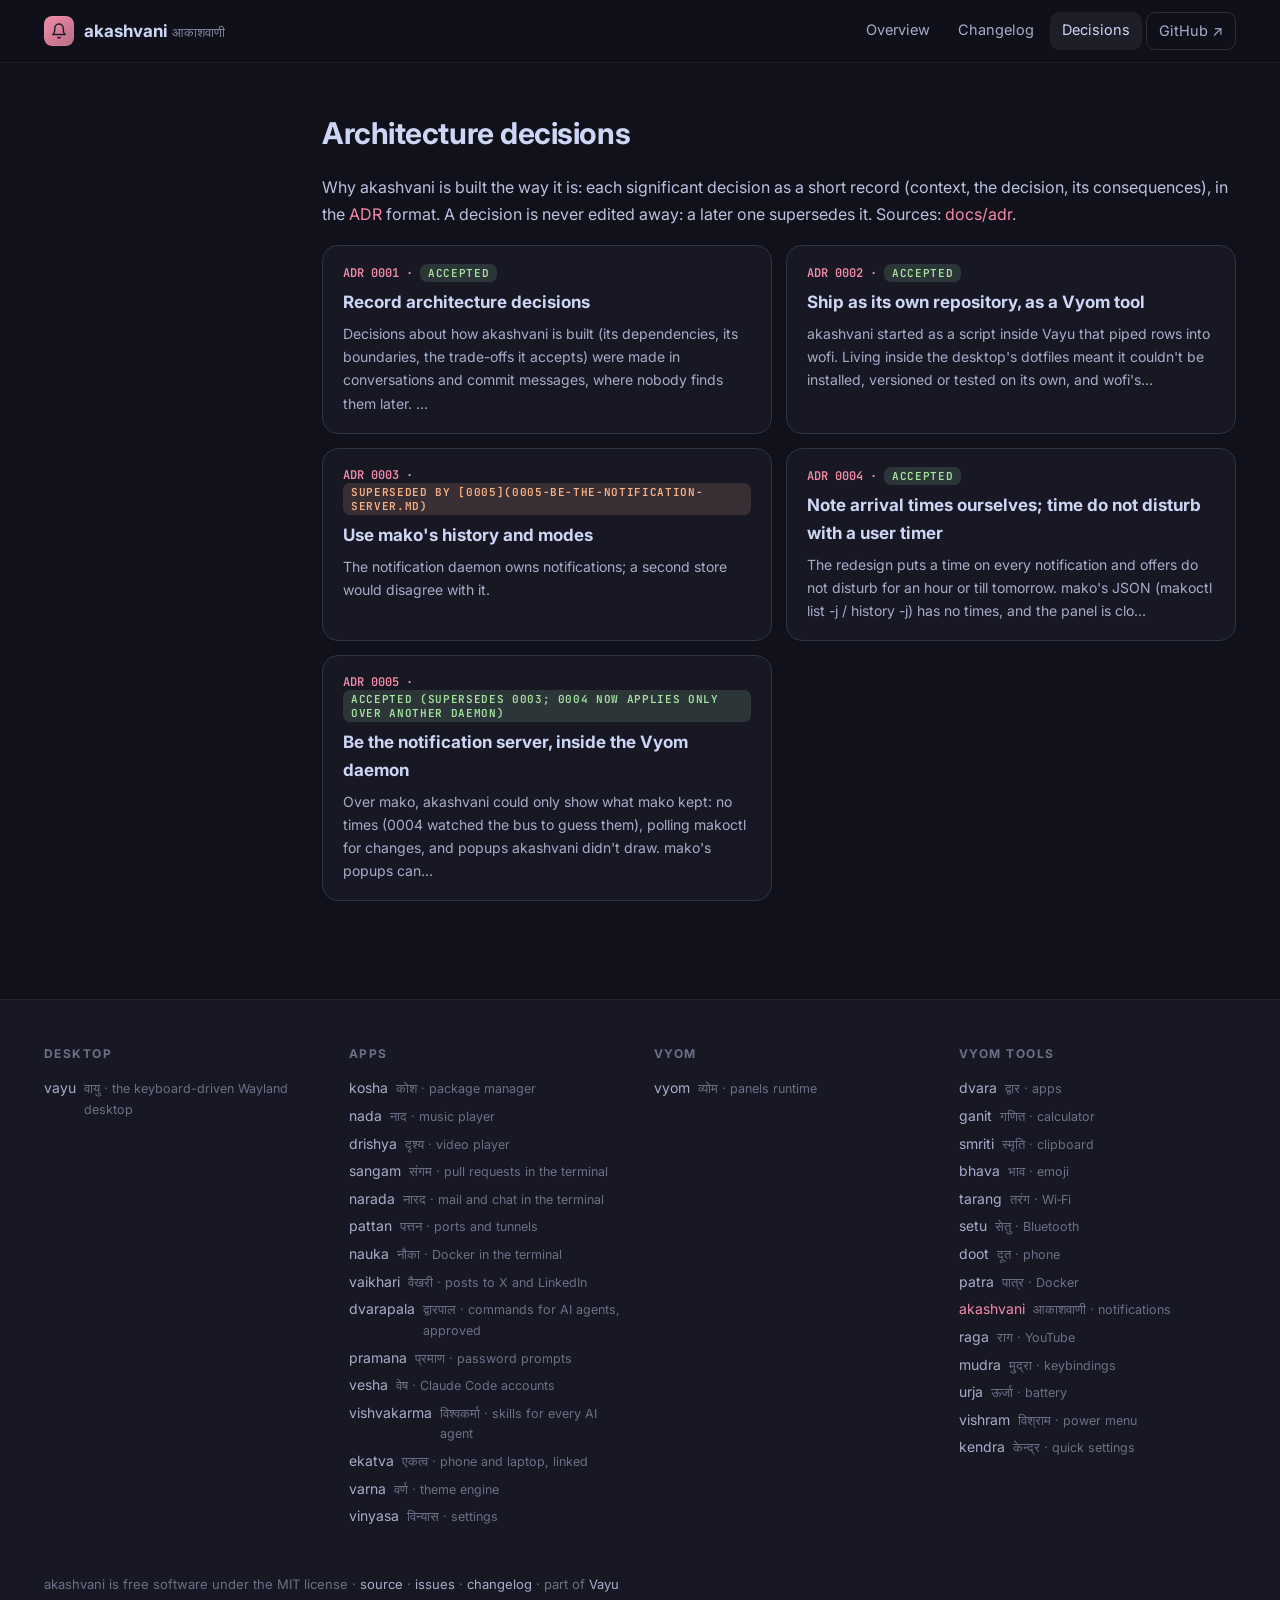
==== docs/adr/index.html @ 3b49dd32 "v0.5.0: akashvani is the notification server (replaces mako) It implements the freedesktop notificat" ====
<!doctype html>
<html lang="en">
<head>
<meta charset="utf-8">
<meta name="viewport" content="width=device-width, initial-scale=1">
<title>Decisions · akashvani</title>
<meta name="description" content="Notifications (mako): what&#x27;s on screen with its actions, each app&#x27;s history stacked with times, a full preview, do not disturb for a while.">
<meta property="og:title" content="Decisions · akashvani">
<meta property="og:description" content="Notifications (mako): what&#x27;s on screen with its actions, each app&#x27;s history stacked with times, a full preview, do not disturb for a while.">
<meta name="theme-color" content="#11111b">
<link rel="icon" href="../assets/logo.svg" type="image/svg+xml">
<link rel="preconnect" href="https://fonts.googleapis.com">
<link href="https://fonts.googleapis.com/css2?family=Inter:wght@400;500;600;700;800&family=JetBrains+Mono:wght@400;600&display=swap" rel="stylesheet">
<link rel="stylesheet" href="../assets/site.css">
<style>:root{--accent:#f38ba8;--glow:#f38ba833}</style>
</head>
<body>
<header class="top"><div class="in">
<a class="brand" href="../index.html"><img src="../assets/logo.svg" alt=""><span>akashvani <small>आकाशवाणी</small></span></a>
<nav><a href="../index.html" class="">Overview</a><a href="../changelog.html" class="">Changelog</a><a href="../adr/index.html" class="on hide">Decisions</a><a class="gh" href="https://github.com/Theyashsawarkar/akashvani">GitHub ↗</a></nav></div></header>

<div class="wrap"><aside class="toc"></aside><article>
<h2>Architecture decisions</h2><p>Why akashvani is built the way it is: each significant decision as a short record (context, the decision, its consequences), in the <a href="https://cognitect.com/blog/2011/11/15/documenting-architecture-decisions">ADR</a> format. A decision is never edited away: a later one supersedes it. Sources: <a href="https://github.com/Theyashsawarkar/akashvani/tree/main/docs/adr">docs/adr</a>.</p><div class="cards"><a class="card" href="0001-record-architecture-decisions.html"><div class="n">ADR 0001 · <span class="status accepted">Accepted</span></div><h3>Record architecture decisions</h3><p>Decisions about how akashvani is built (its dependencies, its boundaries, the trade-offs it accepts) were made in conversations and commit messages, where nobody finds them later. …</p></a><a class="card" href="0002-own-repository-as-a-vyom-tool.html"><div class="n">ADR 0002 · <span class="status accepted">Accepted</span></div><h3>Ship as its own repository, as a Vyom tool</h3><p>akashvani started as a script inside Vayu that piped rows into wofi. Living inside the desktop&#x27;s dotfiles meant it couldn&#x27;t be installed, versioned or tested on its own, and wofi&#x27;s…</p></a><a class="card" href="0003-makoctl.html"><div class="n">ADR 0003 · <span class="status superseded">Superseded by [0005](0005-be-the-notification-server.md)</span></div><h3>Use mako&#x27;s history and modes</h3><p>The notification daemon owns notifications; a second store would disagree with it.</p></a><a class="card" href="0004-times-and-timed-do-not-disturb.html"><div class="n">ADR 0004 · <span class="status accepted">Accepted</span></div><h3>Note arrival times ourselves; time do not disturb with a user timer</h3><p>The redesign puts a time on every notification and offers do not disturb for an hour or till tomorrow. mako&#x27;s JSON (makoctl list -j / history -j) has no times, and the panel is clo…</p></a><a class="card" href="0005-be-the-notification-server.html"><div class="n">ADR 0005 · <span class="status accepted">Accepted (supersedes 0003; 0004 now applies only over another daemon)</span></div><h3>Be the notification server, inside the Vyom daemon</h3><p>Over mako, akashvani could only show what mako kept: no times (0004 watched the bus to guess them), polling makoctl for changes, and popups akashvani didn&#x27;t draw. mako&#x27;s popups can…</p></a></div>
</article></div>
<footer><div class="in"><div><h4>Desktop</h4><a href="https://theyashsawarkar.github.io/vayu/" class="">vayu <span>वायु · the keyboard-driven Wayland desktop</span></a></div><div><h4>Apps</h4><a href="https://theyashsawarkar.github.io/kosha/" class="">kosha <span>कोश · package manager</span></a><a href="https://theyashsawarkar.github.io/nada/" class="">nada <span>नाद · music player</span></a><a href="https://theyashsawarkar.github.io/drishya/" class="">drishya <span>दृश्य · video player</span></a><a href="https://theyashsawarkar.github.io/sangam/" class="">sangam <span>संगम · pull requests in the terminal</span></a><a href="https://theyashsawarkar.github.io/narada/" class="">narada <span>नारद · mail and chat in the terminal</span></a><a href="https://theyashsawarkar.github.io/pattan/" class="">pattan <span>पत्तन · ports and tunnels</span></a><a href="https://theyashsawarkar.github.io/nauka/" class="">nauka <span>नौका · Docker in the terminal</span></a><a href="https://theyashsawarkar.github.io/vaikhari/" class="">vaikhari <span>वैखरी · posts to X and LinkedIn</span></a><a href="https://theyashsawarkar.github.io/dvarapala/" class="">dvarapala <span>द्वारपाल · commands for AI agents, approved</span></a><a href="https://theyashsawarkar.github.io/pramana/" class="">pramana <span>प्रमाण · password prompts</span></a><a href="https://theyashsawarkar.github.io/vesha/" class="">vesha <span>वेष · Claude Code accounts</span></a><a href="https://theyashsawarkar.github.io/vishvakarma/" class="">vishvakarma <span>विश्वकर्मा · skills for every AI agent</span></a><a href="https://theyashsawarkar.github.io/ekatva/" class="">ekatva <span>एकत्व · phone and laptop, linked</span></a><a href="https://theyashsawarkar.github.io/varna/" class="">varna <span>वर्ण · theme engine</span></a><a href="https://theyashsawarkar.github.io/vinyasa/" class="">vinyasa <span>विन्यास · settings</span></a></div><div><h4>Vyom</h4><a href="https://theyashsawarkar.github.io/vyom/" class="">vyom <span>व्योम · panels runtime</span></a></div><div><h4>Vyom tools</h4><a href="https://theyashsawarkar.github.io/dvara/" class="">dvara <span>द्वार · apps</span></a><a href="https://theyashsawarkar.github.io/ganit/" class="">ganit <span>गणित · calculator</span></a><a href="https://theyashsawarkar.github.io/smriti/" class="">smriti <span>स्मृति · clipboard</span></a><a href="https://theyashsawarkar.github.io/bhava/" class="">bhava <span>भाव · emoji</span></a><a href="https://theyashsawarkar.github.io/tarang/" class="">tarang <span>तरंग · Wi‑Fi</span></a><a href="https://theyashsawarkar.github.io/setu/" class="">setu <span>सेतु · Bluetooth</span></a><a href="https://theyashsawarkar.github.io/doot/" class="">doot <span>दूत · phone</span></a><a href="https://theyashsawarkar.github.io/patra/" class="">patra <span>पात्र · Docker</span></a><a href="https://theyashsawarkar.github.io/akashvani/" class="me">akashvani <span>आकाशवाणी · notifications</span></a><a href="https://theyashsawarkar.github.io/raga/" class="">raga <span>राग · YouTube</span></a><a href="https://theyashsawarkar.github.io/mudra/" class="">mudra <span>मुद्रा · keybindings</span></a><a href="https://theyashsawarkar.github.io/urja/" class="">urja <span>ऊर्जा · battery</span></a><a href="https://theyashsawarkar.github.io/vishram/" class="">vishram <span>विश्राम · power menu</span></a><a href="https://theyashsawarkar.github.io/kendra/" class="">kendra <span>केन्द्र · quick settings</span></a></div></div>
<div class="bottom">akashvani is free software under the MIT license · <a href="https://github.com/Theyashsawarkar/akashvani">source</a> · <a href="https://github.com/Theyashsawarkar/akashvani/issues">issues</a> · <a href="../changelog.html">changelog</a> · part of <a href="https://theyashsawarkar.github.io/vayu/">Vayu</a></div></footer>
<script>
document.querySelectorAll('pre.code').forEach(p=>{const b=document.createElement('button');b.className='copy';b.textContent='Copy';
b.onclick=()=>{navigator.clipboard.writeText(p.innerText.replace(/^Copy/,'')).then(()=>{b.textContent='Copied';setTimeout(()=>b.textContent='Copy',1200)})};p.appendChild(b)});
const links=[...document.querySelectorAll('.toc a')];if(links.length){const hs=links.map(a=>document.getElementById(a.hash.slice(1))).filter(Boolean);
const on=()=>{let cur=hs[0];for(const h of hs){if(h.getBoundingClientRect().top<120)cur=h}links.forEach(a=>a.classList.toggle('on',cur&&a.hash==='#'+cur.id))};
addEventListener('scroll',on,{passive:true});on()}
</script>
</body>
</html>
---- docs/assets/site.css ----
:root{--crust:#11111b;--mantle:#181825;--base:#1e1e2e;--s0:#313244;--s1:#45475a;--ov0:#6c7086;--ov1:#7f849c;
--sub0:#a6adc8;--sub1:#bac2de;--text:#cdd6f4;--mauve:#cba6f7;--green:#a6e3a1;--peach:#fab387;--red:#f38ba8;--blue:#89b4fa;
--ui:"Inter","Segoe UI",system-ui,sans-serif;--mono:"JetBrains Mono","JetBrainsMono Nerd Font",ui-monospace,monospace}
*{box-sizing:border-box}html{scroll-behavior:smooth;scroll-padding-top:76px}
body{margin:0;background:var(--crust);color:var(--text);font:16px/1.65 var(--ui);-webkit-font-smoothing:antialiased}
a{color:var(--accent);text-decoration:none}a:hover{text-decoration:underline}
code{font:.86em var(--mono);background:rgba(255,255,255,.06);border:1px solid rgba(255,255,255,.07);padding:.12em .4em;border-radius:6px;color:var(--sub1)}
img{max-width:100%;height:auto}
/* nav */
.top{position:sticky;top:0;z-index:20;backdrop-filter:blur(18px) saturate(1.4);-webkit-backdrop-filter:blur(18px) saturate(1.4);
background:rgba(17,17,27,.72);border-bottom:1px solid rgba(255,255,255,.06)}
.top .in{max-width:1240px;margin:0 auto;padding:12px 24px;display:flex;align-items:center;gap:22px}
.brand{display:flex;align-items:center;gap:10px;font-weight:700;font-size:17px;color:var(--text)}
.brand img{width:30px;height:30px;border-radius:8px}.brand small{font-weight:500;color:var(--ov1);font-size:13px}
.top nav{display:flex;gap:4px;margin-left:auto;flex-wrap:wrap}
.top nav a{color:var(--sub0);padding:6px 12px;border-radius:9px;font-size:14.5px}
.top nav a:hover,.top nav a.on{background:rgba(255,255,255,.06);color:var(--text);text-decoration:none}
.top nav a.gh{border:1px solid rgba(255,255,255,.12)}
/* hero */
.hero{position:relative;overflow:hidden;border-bottom:1px solid rgba(255,255,255,.05)}
.hero:before{content:"";position:absolute;inset:-40% -10% auto;height:640px;
background:radial-gradient(600px 300px at 20% 30%,var(--glow),transparent 70%),radial-gradient(500px 300px at 85% 10%,rgba(137,180,250,.18),transparent 70%);pointer-events:none}
.hero .in{position:relative;max-width:1240px;margin:0 auto;padding:72px 24px 56px;display:grid;grid-template-columns:minmax(0,1fr) auto;gap:40px;align-items:center}
.eyebrow{font:600 13px var(--mono);letter-spacing:.14em;text-transform:uppercase;color:var(--accent)}
.hero h1{font-size:clamp(40px,6vw,64px);line-height:1.04;margin:12px 0 6px;letter-spacing:-.03em}
.hero .sa{font-size:22px;color:var(--accent);margin-bottom:18px}.hero .sa span{color:var(--ov1)}
.hero .shloka{margin:0 0 26px;padding-left:16px;border-left:3px solid var(--accent);max-width:720px}.hero .shloka p{margin:0 0 6px;font-size:18px;line-height:1.6;color:var(--text)}.hero .shloka figcaption{font-size:14px;color:var(--sub0)}.hero .shloka cite{color:var(--ov1);font-style:normal;white-space:nowrap}
.hero p.lead{font-size:19px;color:var(--sub0);max-width:720px;margin:0 0 26px}
.cta{display:flex;gap:10px;flex-wrap:wrap}
.btn{display:inline-flex;align-items:center;gap:8px;padding:11px 18px;border-radius:12px;font-weight:600;font-size:15px;border:1px solid rgba(255,255,255,.12);color:var(--text);background:rgba(255,255,255,.04)}
.btn:hover{text-decoration:none;background:rgba(255,255,255,.08)}
.btn.primary{background:var(--accent);color:var(--crust);border-color:transparent}.btn.primary:hover{filter:brightness(1.06)}
.hero .logo{width:180px;height:180px;filter:drop-shadow(0 24px 48px var(--glow))}
.meta{display:flex;gap:18px;flex-wrap:wrap;margin-top:22px;color:var(--ov1);font-size:14px}.meta b{color:var(--sub1);font-weight:600}
/* layout */
.wrap{max-width:1240px;margin:0 auto;padding:40px 24px 80px;display:grid;grid-template-columns:230px minmax(0,1fr);gap:48px}
.toc{position:sticky;top:84px;align-self:start;max-height:calc(100vh - 100px);overflow:auto;font-size:14px;padding-right:6px}
.toc b{display:block;font-size:11.5px;letter-spacing:.12em;text-transform:uppercase;color:var(--ov0);margin:0 0 10px}
.toc a{display:block;color:var(--sub0);padding:4px 10px;border-left:2px solid var(--s0)}
.toc a.l3{padding-left:22px;font-size:13px;color:var(--ov1)}
.toc a:hover,.toc a.on{color:var(--text);border-left-color:var(--accent);text-decoration:none}
article{min-width:0}
article h2{font-size:30px;letter-spacing:-.015em;margin:56px 0 14px;padding-top:6px}
article h2:first-child{margin-top:0}
article h3{font-size:20px;margin:34px 0 10px}article h4{font-size:16px;margin:24px 0 8px;color:var(--sub1)}
article p,article li{color:var(--sub1)}
article .anchor{opacity:0;margin-left:-22px;width:22px;display:inline-block;color:var(--ov0)}
article h2:hover .anchor,article h3:hover .anchor{opacity:1;text-decoration:none}
article ul,article ol{padding-left:22px}article li{margin:5px 0}
article img{border-radius:14px;border:1px solid rgba(255,255,255,.07)}
article p[align=center]{text-align:center}article p[align=center] img{margin:6px 0}
article blockquote{margin:22px 0;padding:14px 20px;border-left:3px solid var(--accent);background:rgba(255,255,255,.03);border-radius:12px}
article blockquote p{margin:0;color:var(--sub0);font-style:italic}
pre.code{position:relative;background:var(--mantle);border:1px solid var(--s0);border-radius:14px;padding:16px 18px;overflow:auto;font:13.5px/1.6 var(--mono);color:var(--sub1)}
pre.code code{background:none;border:0;padding:0;font-size:inherit;color:inherit}
pre.code .copy{position:absolute;top:8px;right:8px;font:600 11px var(--ui);padding:4px 9px;border-radius:7px;border:1px solid var(--s1);background:var(--base);color:var(--sub0);cursor:pointer;opacity:0;transition:.15s}
pre.code:hover .copy{opacity:1}
.table{overflow:auto;margin:16px 0;border:1px solid var(--s0);border-radius:14px}
table{border-collapse:collapse;width:100%;font-size:14.5px}
th{text-align:left;background:var(--mantle);color:var(--sub1);font-weight:600;padding:10px 14px;border-bottom:1px solid var(--s0)}
td{padding:9px 14px;border-bottom:1px solid rgba(49,50,68,.6);color:var(--sub1);vertical-align:top}tr:last-child td{border-bottom:0}
td code{white-space:nowrap}
/* changelog */
.release{position:relative;padding:0 0 8px 28px;border-left:2px solid var(--s0);margin-left:6px}
.release:before{content:"";position:absolute;left:-7px;top:10px;width:12px;height:12px;border-radius:50%;background:var(--accent);box-shadow:0 0 0 4px var(--crust)}
.release h2{margin-top:0;font-size:24px}.release h2 .date{font:500 14px var(--mono);color:var(--ov1);margin-left:10px}
.release .tag{font:600 12px var(--mono);padding:2px 8px;border-radius:7px;background:rgba(255,255,255,.06);color:var(--accent);margin-left:8px;vertical-align:3px}
/* adr */
.cards{display:grid;grid-template-columns:repeat(auto-fill,minmax(300px,1fr));gap:14px;margin:18px 0}
.card{display:block;background:var(--mantle);border:1px solid var(--s0);border-radius:16px;padding:18px 20px;color:var(--text)}
.card:hover{border-color:var(--accent);text-decoration:none;transform:translateY(-1px)}
.card .n{font:600 12px var(--mono);color:var(--accent)}.card h3{margin:6px 0 6px;font-size:17px}.card p{margin:0;color:var(--sub0);font-size:14px}
.status{display:inline-block;font:600 11px var(--mono);padding:2px 8px;border-radius:7px;background:rgba(166,227,161,.14);color:var(--green);text-transform:uppercase;letter-spacing:.06em}
.status.superseded,.status.deprecated{background:rgba(250,179,135,.14);color:var(--peach)}.status.proposed{background:rgba(137,180,250,.14);color:var(--blue)}
/* footer */
footer{border-top:1px solid rgba(255,255,255,.06);background:var(--mantle)}
footer .in{max-width:1240px;margin:0 auto;padding:44px 24px;display:grid;grid-template-columns:repeat(auto-fit,minmax(200px,1fr));gap:28px}
footer h4{margin:0 0 10px;font-size:12px;letter-spacing:.12em;text-transform:uppercase;color:var(--ov0)}
footer a{display:flex;gap:8px;align-items:baseline;color:var(--sub0);font-size:14px;padding:2px 0}footer a span{color:var(--ov0);font-size:12.5px}
footer a.me{color:var(--accent)}
footer .bottom{max-width:1240px;margin:0 auto;padding:0 24px 30px;color:var(--ov0);font-size:13px}
footer .bottom a{display:inline;padding:0;font-size:13px}
@media(max-width:900px){.wrap{grid-template-columns:1fr}.toc{display:none}.hero .in{grid-template-columns:1fr}.hero .logo{width:110px;height:110px;order:-1}
.top nav a:not(.gh){padding:6px 8px}}
@media(max-width:560px){.top nav a.hide{display:none}.hero .in{padding:44px 16px 36px}.wrap{padding:28px 16px 60px}}
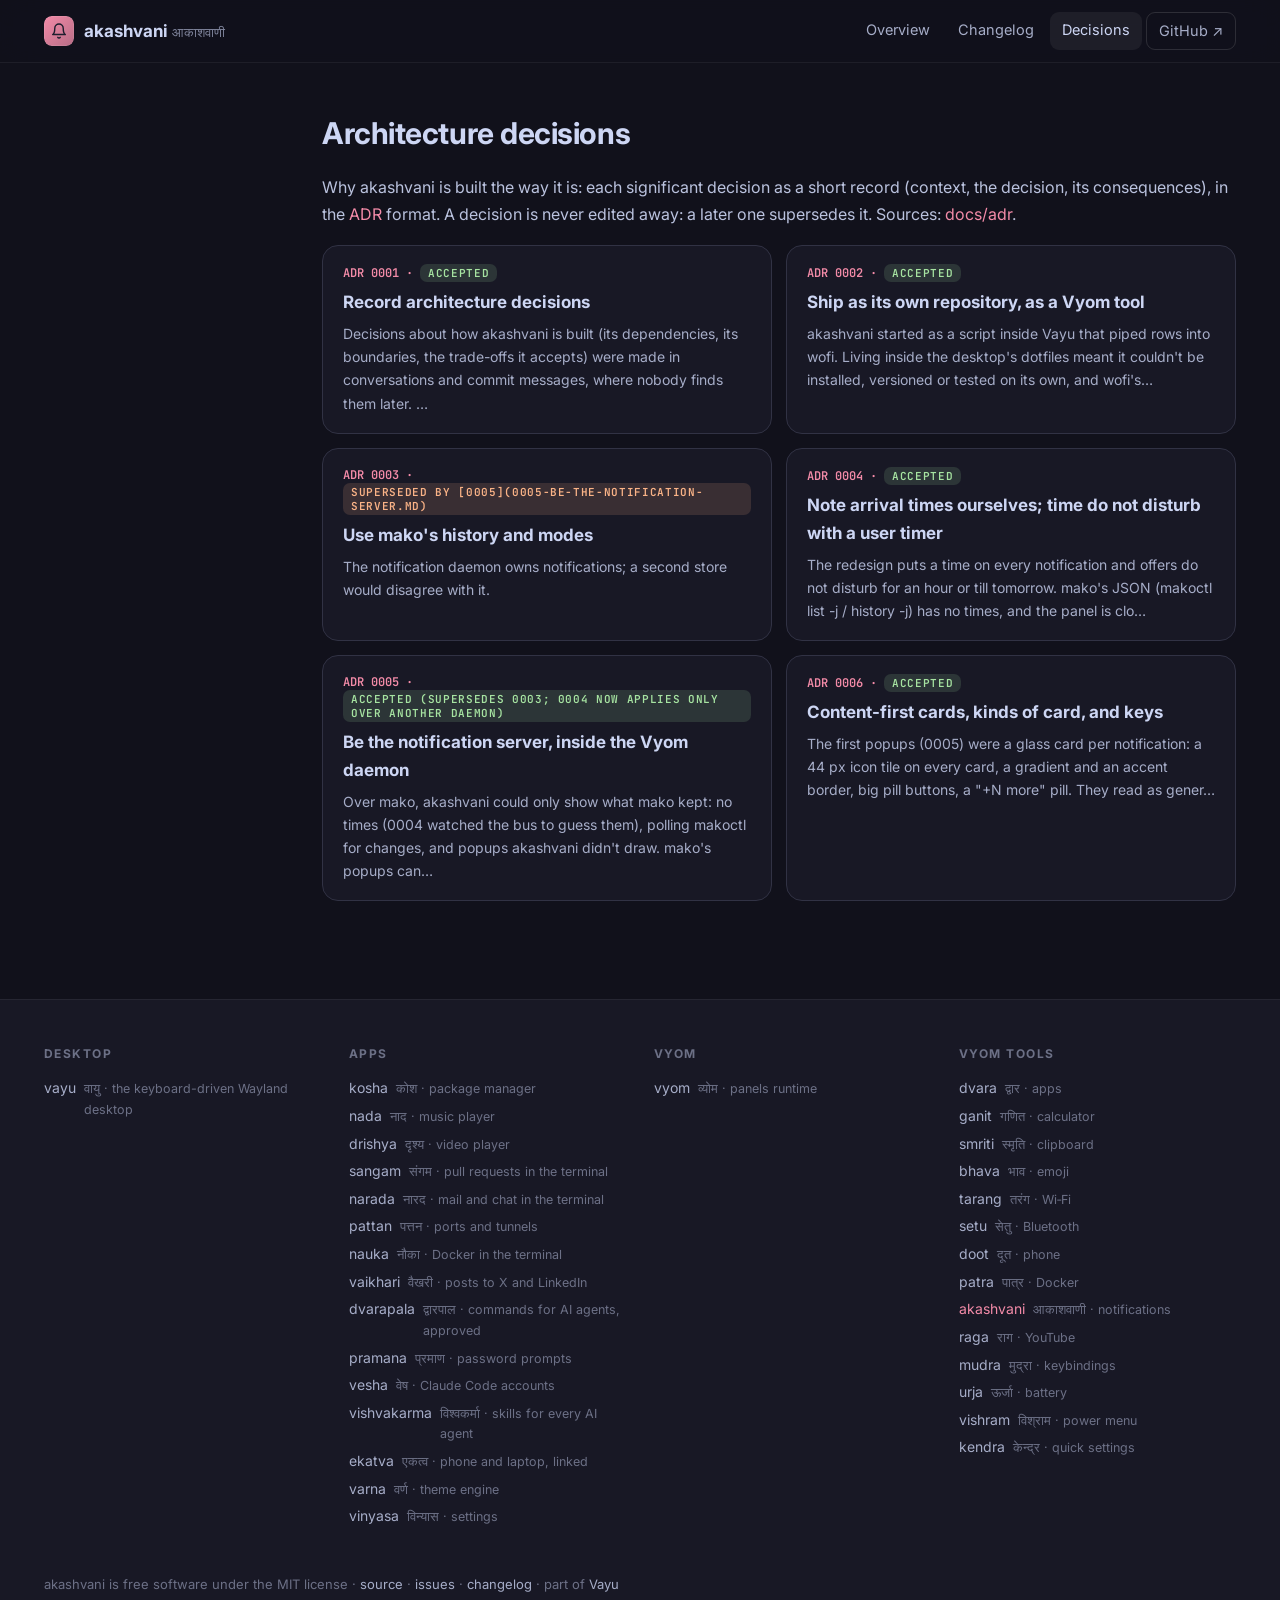
==== commit c3a2c783: "New popup design, phone calls from ekatva, one width for every toast - New card design (ADR 0006): c" ====
--- a/docs/adr/index.html
+++ b/docs/adr/index.html
@@ -20,7 +20,7 @@
 <nav><a href="../index.html" class="">Overview</a><a href="../changelog.html" class="">Changelog</a><a href="../adr/index.html" class="on hide">Decisions</a><a class="gh" href="https://github.com/Theyashsawarkar/akashvani">GitHub ↗</a></nav></div></header>
 
 <div class="wrap"><aside class="toc"></aside><article>
-<h2>Architecture decisions</h2><p>Why akashvani is built the way it is: each significant decision as a short record (context, the decision, its consequences), in the <a href="https://cognitect.com/blog/2011/11/15/documenting-architecture-decisions">ADR</a> format. A decision is never edited away: a later one supersedes it. Sources: <a href="https://github.com/Theyashsawarkar/akashvani/tree/main/docs/adr">docs/adr</a>.</p><div class="cards"><a class="card" href="0001-record-architecture-decisions.html"><div class="n">ADR 0001 · <span class="status accepted">Accepted</span></div><h3>Record architecture decisions</h3><p>Decisions about how akashvani is built (its dependencies, its boundaries, the trade-offs it accepts) were made in conversations and commit messages, where nobody finds them later. …</p></a><a class="card" href="0002-own-repository-as-a-vyom-tool.html"><div class="n">ADR 0002 · <span class="status accepted">Accepted</span></div><h3>Ship as its own repository, as a Vyom tool</h3><p>akashvani started as a script inside Vayu that piped rows into wofi. Living inside the desktop&#x27;s dotfiles meant it couldn&#x27;t be installed, versioned or tested on its own, and wofi&#x27;s…</p></a><a class="card" href="0003-makoctl.html"><div class="n">ADR 0003 · <span class="status superseded">Superseded by [0005](0005-be-the-notification-server.md)</span></div><h3>Use mako&#x27;s history and modes</h3><p>The notification daemon owns notifications; a second store would disagree with it.</p></a><a class="card" href="0004-times-and-timed-do-not-disturb.html"><div class="n">ADR 0004 · <span class="status accepted">Accepted</span></div><h3>Note arrival times ourselves; time do not disturb with a user timer</h3><p>The redesign puts a time on every notification and offers do not disturb for an hour or till tomorrow. mako&#x27;s JSON (makoctl list -j / history -j) has no times, and the panel is clo…</p></a><a class="card" href="0005-be-the-notification-server.html"><div class="n">ADR 0005 · <span class="status accepted">Accepted (supersedes 0003; 0004 now applies only over another daemon)</span></div><h3>Be the notification server, inside the Vyom daemon</h3><p>Over mako, akashvani could only show what mako kept: no times (0004 watched the bus to guess them), polling makoctl for changes, and popups akashvani didn&#x27;t draw. mako&#x27;s popups can…</p></a></div>
+<h2>Architecture decisions</h2><p>Why akashvani is built the way it is: each significant decision as a short record (context, the decision, its consequences), in the <a href="https://cognitect.com/blog/2011/11/15/documenting-architecture-decisions">ADR</a> format. A decision is never edited away: a later one supersedes it. Sources: <a href="https://github.com/Theyashsawarkar/akashvani/tree/main/docs/adr">docs/adr</a>.</p><div class="cards"><a class="card" href="0001-record-architecture-decisions.html"><div class="n">ADR 0001 · <span class="status accepted">Accepted</span></div><h3>Record architecture decisions</h3><p>Decisions about how akashvani is built (its dependencies, its boundaries, the trade-offs it accepts) were made in conversations and commit messages, where nobody finds them later. …</p></a><a class="card" href="0002-own-repository-as-a-vyom-tool.html"><div class="n">ADR 0002 · <span class="status accepted">Accepted</span></div><h3>Ship as its own repository, as a Vyom tool</h3><p>akashvani started as a script inside Vayu that piped rows into wofi. Living inside the desktop&#x27;s dotfiles meant it couldn&#x27;t be installed, versioned or tested on its own, and wofi&#x27;s…</p></a><a class="card" href="0003-makoctl.html"><div class="n">ADR 0003 · <span class="status superseded">Superseded by [0005](0005-be-the-notification-server.md)</span></div><h3>Use mako&#x27;s history and modes</h3><p>The notification daemon owns notifications; a second store would disagree with it.</p></a><a class="card" href="0004-times-and-timed-do-not-disturb.html"><div class="n">ADR 0004 · <span class="status accepted">Accepted</span></div><h3>Note arrival times ourselves; time do not disturb with a user timer</h3><p>The redesign puts a time on every notification and offers do not disturb for an hour or till tomorrow. mako&#x27;s JSON (makoctl list -j / history -j) has no times, and the panel is clo…</p></a><a class="card" href="0005-be-the-notification-server.html"><div class="n">ADR 0005 · <span class="status accepted">Accepted (supersedes 0003; 0004 now applies only over another daemon)</span></div><h3>Be the notification server, inside the Vyom daemon</h3><p>Over mako, akashvani could only show what mako kept: no times (0004 watched the bus to guess them), polling makoctl for changes, and popups akashvani didn&#x27;t draw. mako&#x27;s popups can…</p></a><a class="card" href="0006-content-first-cards-kinds-and-keys.html"><div class="n">ADR 0006 · <span class="status accepted">Accepted</span></div><h3>Content-first cards, kinds of card, and keys</h3><p>The first popups (0005) were a glass card per notification: a 44 px icon tile on every card, a gradient and an accent border, big pill buttons, a &quot;+N more&quot; pill. They read as gener…</p></a></div>
 </article></div>
 <footer><div class="in"><div><h4>Desktop</h4><a href="https://theyashsawarkar.github.io/vayu/" class="">vayu <span>वायु · the keyboard-driven Wayland desktop</span></a></div><div><h4>Apps</h4><a href="https://theyashsawarkar.github.io/kosha/" class="">kosha <span>कोश · package manager</span></a><a href="https://theyashsawarkar.github.io/nada/" class="">nada <span>नाद · music player</span></a><a href="https://theyashsawarkar.github.io/drishya/" class="">drishya <span>दृश्य · video player</span></a><a href="https://theyashsawarkar.github.io/sangam/" class="">sangam <span>संगम · pull requests in the terminal</span></a><a href="https://theyashsawarkar.github.io/narada/" class="">narada <span>नारद · mail and chat in the terminal</span></a><a href="https://theyashsawarkar.github.io/pattan/" class="">pattan <span>पत्तन · ports and tunnels</span></a><a href="https://theyashsawarkar.github.io/nauka/" class="">nauka <span>नौका · Docker in the terminal</span></a><a href="https://theyashsawarkar.github.io/vaikhari/" class="">vaikhari <span>वैखरी · posts to X and LinkedIn</span></a><a href="https://theyashsawarkar.github.io/dvarapala/" class="">dvarapala <span>द्वारपाल · commands for AI agents, approved</span></a><a href="https://theyashsawarkar.github.io/pramana/" class="">pramana <span>प्रमाण · password prompts</span></a><a href="https://theyashsawarkar.github.io/vesha/" class="">vesha <span>वेष · Claude Code accounts</span></a><a href="https://theyashsawarkar.github.io/vishvakarma/" class="">vishvakarma <span>विश्वकर्मा · skills for every AI agent</span></a><a href="https://theyashsawarkar.github.io/ekatva/" class="">ekatva <span>एकत्व · phone and laptop, linked</span></a><a href="https://theyashsawarkar.github.io/varna/" class="">varna <span>वर्ण · theme engine</span></a><a href="https://theyashsawarkar.github.io/vinyasa/" class="">vinyasa <span>विन्यास · settings</span></a></div><div><h4>Vyom</h4><a href="https://theyashsawarkar.github.io/vyom/" class="">vyom <span>व्योम · panels runtime</span></a></div><div><h4>Vyom tools</h4><a href="https://theyashsawarkar.github.io/dvara/" class="">dvara <span>द्वार · apps</span></a><a href="https://theyashsawarkar.github.io/ganit/" class="">ganit <span>गणित · calculator</span></a><a href="https://theyashsawarkar.github.io/smriti/" class="">smriti <span>स्मृति · clipboard</span></a><a href="https://theyashsawarkar.github.io/bhava/" class="">bhava <span>भाव · emoji</span></a><a href="https://theyashsawarkar.github.io/tarang/" class="">tarang <span>तरंग · Wi‑Fi</span></a><a href="https://theyashsawarkar.github.io/setu/" class="">setu <span>सेतु · Bluetooth</span></a><a href="https://theyashsawarkar.github.io/doot/" class="">doot <span>दूत · phone</span></a><a href="https://theyashsawarkar.github.io/patra/" class="">patra <span>पात्र · Docker</span></a><a href="https://theyashsawarkar.github.io/akashvani/" class="me">akashvani <span>आकाशवाणी · notifications</span></a><a href="https://theyashsawarkar.github.io/raga/" class="">raga <span>राग · YouTube</span></a><a href="https://theyashsawarkar.github.io/mudra/" class="">mudra <span>मुद्रा · keybindings</span></a><a href="https://theyashsawarkar.github.io/urja/" class="">urja <span>ऊर्जा · battery</span></a><a href="https://theyashsawarkar.github.io/vishram/" class="">vishram <span>विश्राम · power menu</span></a><a href="https://theyashsawarkar.github.io/kendra/" class="">kendra <span>केन्द्र · quick settings</span></a></div></div>
 <div class="bottom">akashvani is free software under the MIT license · <a href="https://github.com/Theyashsawarkar/akashvani">source</a> · <a href="https://github.com/Theyashsawarkar/akashvani/issues">issues</a> · <a href="../changelog.html">changelog</a> · part of <a href="https://theyashsawarkar.github.io/vayu/">Vayu</a></div></footer>
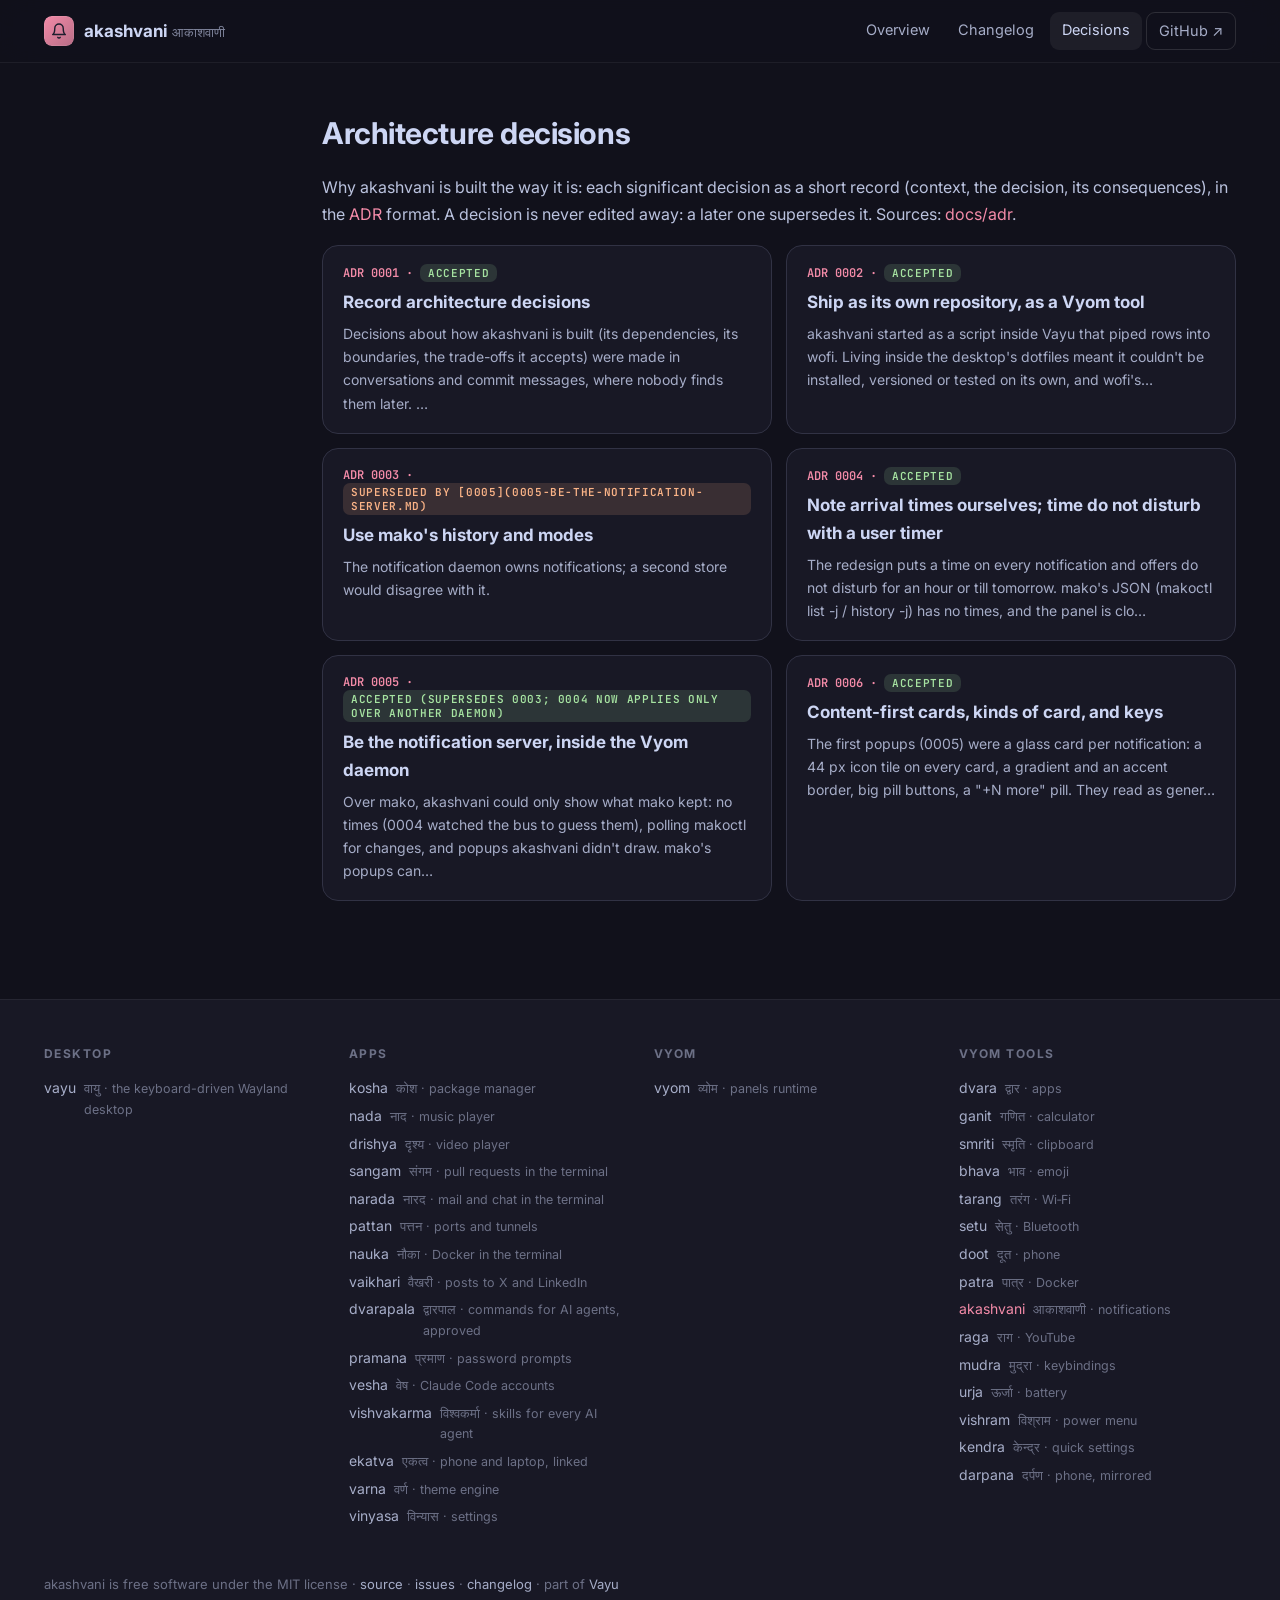
==== commit afca7f72: "Website: Darpaṇa joins the family list Co-Authored-By: Claude Opus 5.5 <noreply@anthropic.com>" ====
--- a/docs/adr/index.html
+++ b/docs/adr/index.html
@@ -22,7 +22,7 @@
 <div class="wrap"><aside class="toc"></aside><article>
 <h2>Architecture decisions</h2><p>Why akashvani is built the way it is: each significant decision as a short record (context, the decision, its consequences), in the <a href="https://cognitect.com/blog/2011/11/15/documenting-architecture-decisions">ADR</a> format. A decision is never edited away: a later one supersedes it. Sources: <a href="https://github.com/Theyashsawarkar/akashvani/tree/main/docs/adr">docs/adr</a>.</p><div class="cards"><a class="card" href="0001-record-architecture-decisions.html"><div class="n">ADR 0001 · <span class="status accepted">Accepted</span></div><h3>Record architecture decisions</h3><p>Decisions about how akashvani is built (its dependencies, its boundaries, the trade-offs it accepts) were made in conversations and commit messages, where nobody finds them later. …</p></a><a class="card" href="0002-own-repository-as-a-vyom-tool.html"><div class="n">ADR 0002 · <span class="status accepted">Accepted</span></div><h3>Ship as its own repository, as a Vyom tool</h3><p>akashvani started as a script inside Vayu that piped rows into wofi. Living inside the desktop&#x27;s dotfiles meant it couldn&#x27;t be installed, versioned or tested on its own, and wofi&#x27;s…</p></a><a class="card" href="0003-makoctl.html"><div class="n">ADR 0003 · <span class="status superseded">Superseded by [0005](0005-be-the-notification-server.md)</span></div><h3>Use mako&#x27;s history and modes</h3><p>The notification daemon owns notifications; a second store would disagree with it.</p></a><a class="card" href="0004-times-and-timed-do-not-disturb.html"><div class="n">ADR 0004 · <span class="status accepted">Accepted</span></div><h3>Note arrival times ourselves; time do not disturb with a user timer</h3><p>The redesign puts a time on every notification and offers do not disturb for an hour or till tomorrow. mako&#x27;s JSON (makoctl list -j / history -j) has no times, and the panel is clo…</p></a><a class="card" href="0005-be-the-notification-server.html"><div class="n">ADR 0005 · <span class="status accepted">Accepted (supersedes 0003; 0004 now applies only over another daemon)</span></div><h3>Be the notification server, inside the Vyom daemon</h3><p>Over mako, akashvani could only show what mako kept: no times (0004 watched the bus to guess them), polling makoctl for changes, and popups akashvani didn&#x27;t draw. mako&#x27;s popups can…</p></a><a class="card" href="0006-content-first-cards-kinds-and-keys.html"><div class="n">ADR 0006 · <span class="status accepted">Accepted</span></div><h3>Content-first cards, kinds of card, and keys</h3><p>The first popups (0005) were a glass card per notification: a 44 px icon tile on every card, a gradient and an accent border, big pill buttons, a &quot;+N more&quot; pill. They read as gener…</p></a></div>
 </article></div>
-<footer><div class="in"><div><h4>Desktop</h4><a href="https://theyashsawarkar.github.io/vayu/" class="">vayu <span>वायु · the keyboard-driven Wayland desktop</span></a></div><div><h4>Apps</h4><a href="https://theyashsawarkar.github.io/kosha/" class="">kosha <span>कोश · package manager</span></a><a href="https://theyashsawarkar.github.io/nada/" class="">nada <span>नाद · music player</span></a><a href="https://theyashsawarkar.github.io/drishya/" class="">drishya <span>दृश्य · video player</span></a><a href="https://theyashsawarkar.github.io/sangam/" class="">sangam <span>संगम · pull requests in the terminal</span></a><a href="https://theyashsawarkar.github.io/narada/" class="">narada <span>नारद · mail and chat in the terminal</span></a><a href="https://theyashsawarkar.github.io/pattan/" class="">pattan <span>पत्तन · ports and tunnels</span></a><a href="https://theyashsawarkar.github.io/nauka/" class="">nauka <span>नौका · Docker in the terminal</span></a><a href="https://theyashsawarkar.github.io/vaikhari/" class="">vaikhari <span>वैखरी · posts to X and LinkedIn</span></a><a href="https://theyashsawarkar.github.io/dvarapala/" class="">dvarapala <span>द्वारपाल · commands for AI agents, approved</span></a><a href="https://theyashsawarkar.github.io/pramana/" class="">pramana <span>प्रमाण · password prompts</span></a><a href="https://theyashsawarkar.github.io/vesha/" class="">vesha <span>वेष · Claude Code accounts</span></a><a href="https://theyashsawarkar.github.io/vishvakarma/" class="">vishvakarma <span>विश्वकर्मा · skills for every AI agent</span></a><a href="https://theyashsawarkar.github.io/ekatva/" class="">ekatva <span>एकत्व · phone and laptop, linked</span></a><a href="https://theyashsawarkar.github.io/varna/" class="">varna <span>वर्ण · theme engine</span></a><a href="https://theyashsawarkar.github.io/vinyasa/" class="">vinyasa <span>विन्यास · settings</span></a></div><div><h4>Vyom</h4><a href="https://theyashsawarkar.github.io/vyom/" class="">vyom <span>व्योम · panels runtime</span></a></div><div><h4>Vyom tools</h4><a href="https://theyashsawarkar.github.io/dvara/" class="">dvara <span>द्वार · apps</span></a><a href="https://theyashsawarkar.github.io/ganit/" class="">ganit <span>गणित · calculator</span></a><a href="https://theyashsawarkar.github.io/smriti/" class="">smriti <span>स्मृति · clipboard</span></a><a href="https://theyashsawarkar.github.io/bhava/" class="">bhava <span>भाव · emoji</span></a><a href="https://theyashsawarkar.github.io/tarang/" class="">tarang <span>तरंग · Wi‑Fi</span></a><a href="https://theyashsawarkar.github.io/setu/" class="">setu <span>सेतु · Bluetooth</span></a><a href="https://theyashsawarkar.github.io/doot/" class="">doot <span>दूत · phone</span></a><a href="https://theyashsawarkar.github.io/patra/" class="">patra <span>पात्र · Docker</span></a><a href="https://theyashsawarkar.github.io/akashvani/" class="me">akashvani <span>आकाशवाणी · notifications</span></a><a href="https://theyashsawarkar.github.io/raga/" class="">raga <span>राग · YouTube</span></a><a href="https://theyashsawarkar.github.io/mudra/" class="">mudra <span>मुद्रा · keybindings</span></a><a href="https://theyashsawarkar.github.io/urja/" class="">urja <span>ऊर्जा · battery</span></a><a href="https://theyashsawarkar.github.io/vishram/" class="">vishram <span>विश्राम · power menu</span></a><a href="https://theyashsawarkar.github.io/kendra/" class="">kendra <span>केन्द्र · quick settings</span></a></div></div>
+<footer><div class="in"><div><h4>Desktop</h4><a href="https://theyashsawarkar.github.io/vayu/" class="">vayu <span>वायु · the keyboard-driven Wayland desktop</span></a></div><div><h4>Apps</h4><a href="https://theyashsawarkar.github.io/kosha/" class="">kosha <span>कोश · package manager</span></a><a href="https://theyashsawarkar.github.io/nada/" class="">nada <span>नाद · music player</span></a><a href="https://theyashsawarkar.github.io/drishya/" class="">drishya <span>दृश्य · video player</span></a><a href="https://theyashsawarkar.github.io/sangam/" class="">sangam <span>संगम · pull requests in the terminal</span></a><a href="https://theyashsawarkar.github.io/narada/" class="">narada <span>नारद · mail and chat in the terminal</span></a><a href="https://theyashsawarkar.github.io/pattan/" class="">pattan <span>पत्तन · ports and tunnels</span></a><a href="https://theyashsawarkar.github.io/nauka/" class="">nauka <span>नौका · Docker in the terminal</span></a><a href="https://theyashsawarkar.github.io/vaikhari/" class="">vaikhari <span>वैखरी · posts to X and LinkedIn</span></a><a href="https://theyashsawarkar.github.io/dvarapala/" class="">dvarapala <span>द्वारपाल · commands for AI agents, approved</span></a><a href="https://theyashsawarkar.github.io/pramana/" class="">pramana <span>प्रमाण · password prompts</span></a><a href="https://theyashsawarkar.github.io/vesha/" class="">vesha <span>वेष · Claude Code accounts</span></a><a href="https://theyashsawarkar.github.io/vishvakarma/" class="">vishvakarma <span>विश्वकर्मा · skills for every AI agent</span></a><a href="https://theyashsawarkar.github.io/ekatva/" class="">ekatva <span>एकत्व · phone and laptop, linked</span></a><a href="https://theyashsawarkar.github.io/varna/" class="">varna <span>वर्ण · theme engine</span></a><a href="https://theyashsawarkar.github.io/vinyasa/" class="">vinyasa <span>विन्यास · settings</span></a></div><div><h4>Vyom</h4><a href="https://theyashsawarkar.github.io/vyom/" class="">vyom <span>व्योम · panels runtime</span></a></div><div><h4>Vyom tools</h4><a href="https://theyashsawarkar.github.io/dvara/" class="">dvara <span>द्वार · apps</span></a><a href="https://theyashsawarkar.github.io/ganit/" class="">ganit <span>गणित · calculator</span></a><a href="https://theyashsawarkar.github.io/smriti/" class="">smriti <span>स्मृति · clipboard</span></a><a href="https://theyashsawarkar.github.io/bhava/" class="">bhava <span>भाव · emoji</span></a><a href="https://theyashsawarkar.github.io/tarang/" class="">tarang <span>तरंग · Wi‑Fi</span></a><a href="https://theyashsawarkar.github.io/setu/" class="">setu <span>सेतु · Bluetooth</span></a><a href="https://theyashsawarkar.github.io/doot/" class="">doot <span>दूत · phone</span></a><a href="https://theyashsawarkar.github.io/patra/" class="">patra <span>पात्र · Docker</span></a><a href="https://theyashsawarkar.github.io/akashvani/" class="me">akashvani <span>आकाशवाणी · notifications</span></a><a href="https://theyashsawarkar.github.io/raga/" class="">raga <span>राग · YouTube</span></a><a href="https://theyashsawarkar.github.io/mudra/" class="">mudra <span>मुद्रा · keybindings</span></a><a href="https://theyashsawarkar.github.io/urja/" class="">urja <span>ऊर्जा · battery</span></a><a href="https://theyashsawarkar.github.io/vishram/" class="">vishram <span>विश्राम · power menu</span></a><a href="https://theyashsawarkar.github.io/kendra/" class="">kendra <span>केन्द्र · quick settings</span></a><a href="https://theyashsawarkar.github.io/darpana/" class="">darpana <span>दर्पण · phone, mirrored</span></a></div></div>
 <div class="bottom">akashvani is free software under the MIT license · <a href="https://github.com/Theyashsawarkar/akashvani">source</a> · <a href="https://github.com/Theyashsawarkar/akashvani/issues">issues</a> · <a href="../changelog.html">changelog</a> · part of <a href="https://theyashsawarkar.github.io/vayu/">Vayu</a></div></footer>
 <script>
 document.querySelectorAll('pre.code').forEach(p=>{const b=document.createElement('button');b.className='copy';b.textContent='Copy';
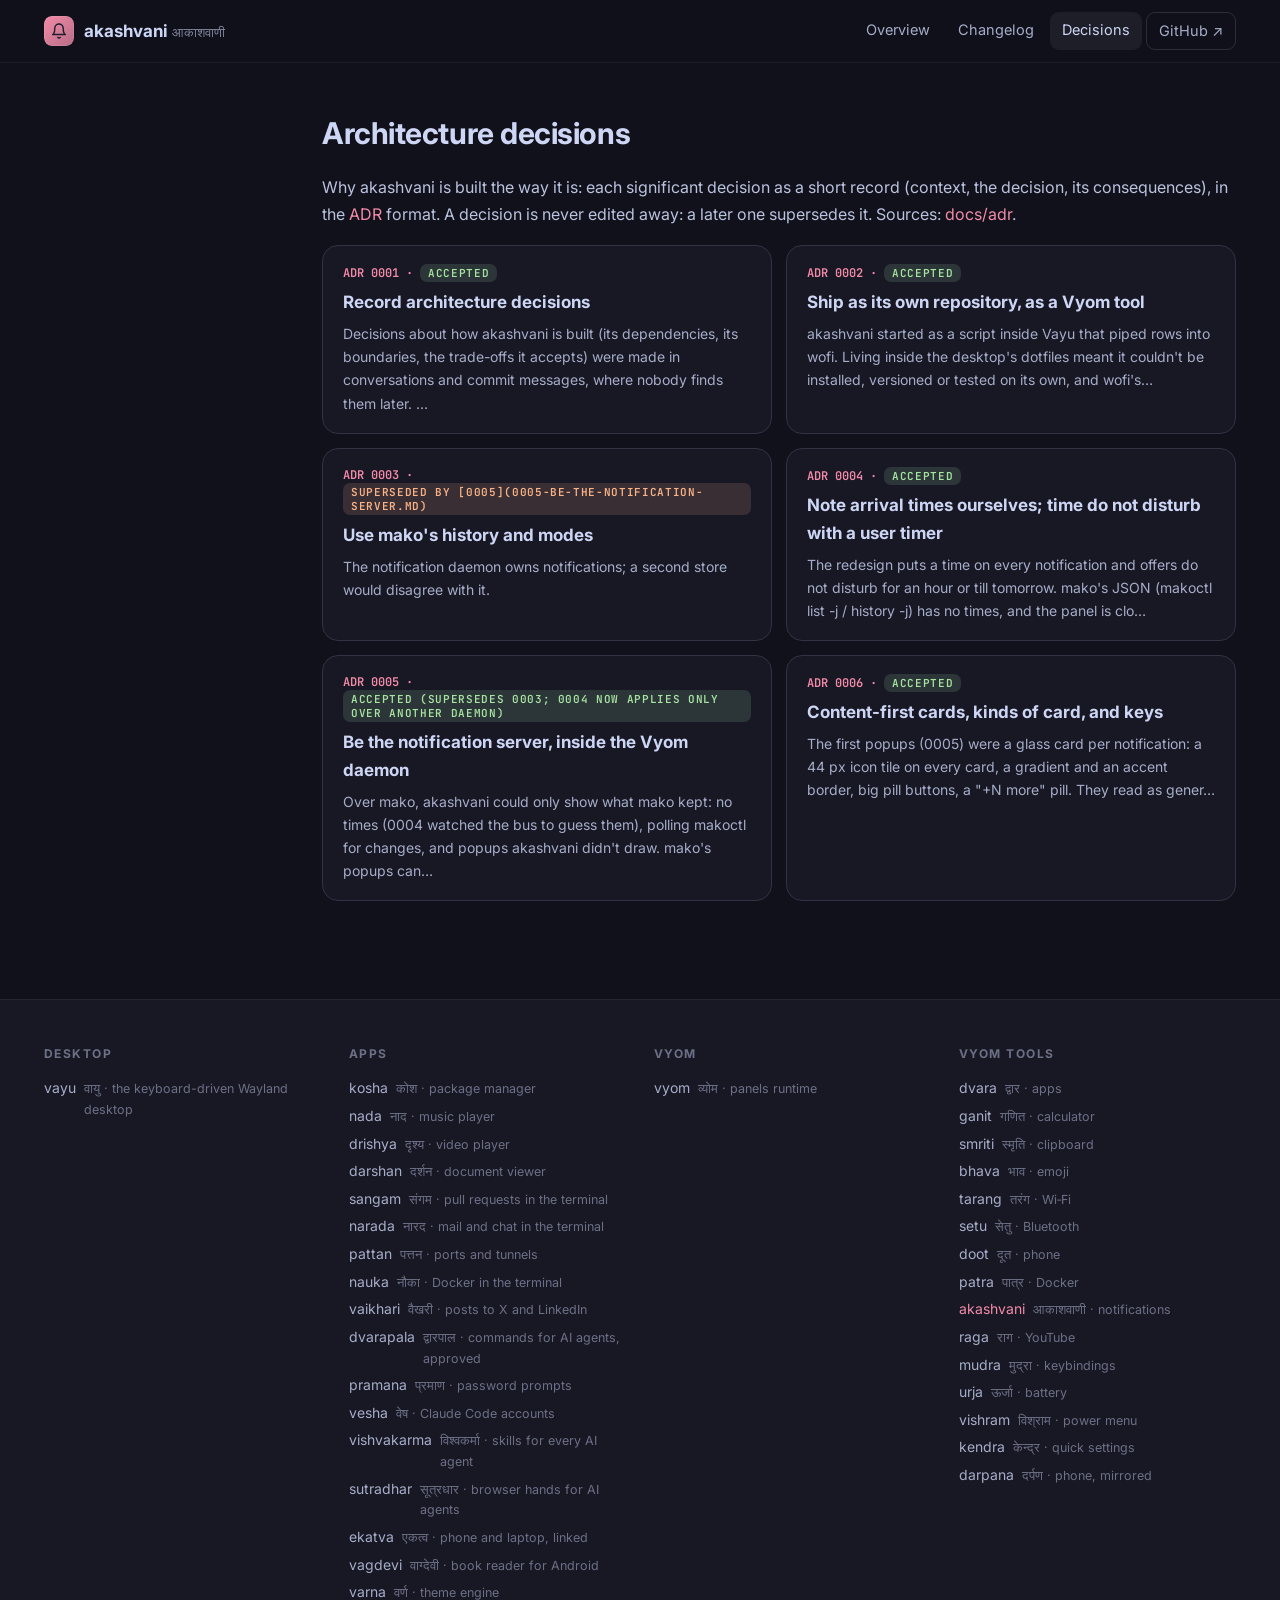
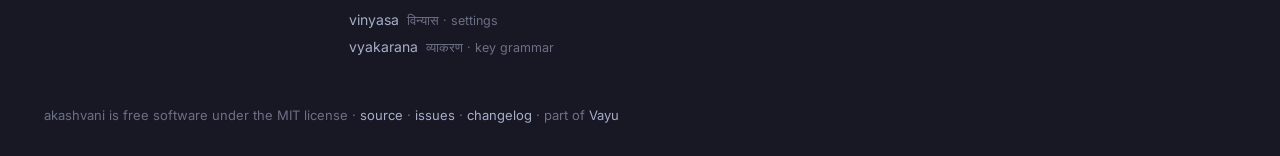
==== commit d6546548: "The website moves to akashvani.theyashsawarkar.dev Every Vayu tool's site now has its own address on" ====
--- a/docs/adr/index.html
+++ b/docs/adr/index.html
@@ -22,8 +22,8 @@
 <div class="wrap"><aside class="toc"></aside><article>
 <h2>Architecture decisions</h2><p>Why akashvani is built the way it is: each significant decision as a short record (context, the decision, its consequences), in the <a href="https://cognitect.com/blog/2011/11/15/documenting-architecture-decisions">ADR</a> format. A decision is never edited away: a later one supersedes it. Sources: <a href="https://github.com/Theyashsawarkar/akashvani/tree/main/docs/adr">docs/adr</a>.</p><div class="cards"><a class="card" href="0001-record-architecture-decisions.html"><div class="n">ADR 0001 · <span class="status accepted">Accepted</span></div><h3>Record architecture decisions</h3><p>Decisions about how akashvani is built (its dependencies, its boundaries, the trade-offs it accepts) were made in conversations and commit messages, where nobody finds them later. …</p></a><a class="card" href="0002-own-repository-as-a-vyom-tool.html"><div class="n">ADR 0002 · <span class="status accepted">Accepted</span></div><h3>Ship as its own repository, as a Vyom tool</h3><p>akashvani started as a script inside Vayu that piped rows into wofi. Living inside the desktop&#x27;s dotfiles meant it couldn&#x27;t be installed, versioned or tested on its own, and wofi&#x27;s…</p></a><a class="card" href="0003-makoctl.html"><div class="n">ADR 0003 · <span class="status superseded">Superseded by [0005](0005-be-the-notification-server.md)</span></div><h3>Use mako&#x27;s history and modes</h3><p>The notification daemon owns notifications; a second store would disagree with it.</p></a><a class="card" href="0004-times-and-timed-do-not-disturb.html"><div class="n">ADR 0004 · <span class="status accepted">Accepted</span></div><h3>Note arrival times ourselves; time do not disturb with a user timer</h3><p>The redesign puts a time on every notification and offers do not disturb for an hour or till tomorrow. mako&#x27;s JSON (makoctl list -j / history -j) has no times, and the panel is clo…</p></a><a class="card" href="0005-be-the-notification-server.html"><div class="n">ADR 0005 · <span class="status accepted">Accepted (supersedes 0003; 0004 now applies only over another daemon)</span></div><h3>Be the notification server, inside the Vyom daemon</h3><p>Over mako, akashvani could only show what mako kept: no times (0004 watched the bus to guess them), polling makoctl for changes, and popups akashvani didn&#x27;t draw. mako&#x27;s popups can…</p></a><a class="card" href="0006-content-first-cards-kinds-and-keys.html"><div class="n">ADR 0006 · <span class="status accepted">Accepted</span></div><h3>Content-first cards, kinds of card, and keys</h3><p>The first popups (0005) were a glass card per notification: a 44 px icon tile on every card, a gradient and an accent border, big pill buttons, a &quot;+N more&quot; pill. They read as gener…</p></a></div>
 </article></div>
-<footer><div class="in"><div><h4>Desktop</h4><a href="https://theyashsawarkar.github.io/vayu/" class="">vayu <span>वायु · the keyboard-driven Wayland desktop</span></a></div><div><h4>Apps</h4><a href="https://theyashsawarkar.github.io/kosha/" class="">kosha <span>कोश · package manager</span></a><a href="https://theyashsawarkar.github.io/nada/" class="">nada <span>नाद · music player</span></a><a href="https://theyashsawarkar.github.io/drishya/" class="">drishya <span>दृश्य · video player</span></a><a href="https://theyashsawarkar.github.io/sangam/" class="">sangam <span>संगम · pull requests in the terminal</span></a><a href="https://theyashsawarkar.github.io/narada/" class="">narada <span>नारद · mail and chat in the terminal</span></a><a href="https://theyashsawarkar.github.io/pattan/" class="">pattan <span>पत्तन · ports and tunnels</span></a><a href="https://theyashsawarkar.github.io/nauka/" class="">nauka <span>नौका · Docker in the terminal</span></a><a href="https://theyashsawarkar.github.io/vaikhari/" class="">vaikhari <span>वैखरी · posts to X and LinkedIn</span></a><a href="https://theyashsawarkar.github.io/dvarapala/" class="">dvarapala <span>द्वारपाल · commands for AI agents, approved</span></a><a href="https://theyashsawarkar.github.io/pramana/" class="">pramana <span>प्रमाण · password prompts</span></a><a href="https://theyashsawarkar.github.io/vesha/" class="">vesha <span>वेष · Claude Code accounts</span></a><a href="https://theyashsawarkar.github.io/vishvakarma/" class="">vishvakarma <span>विश्वकर्मा · skills for every AI agent</span></a><a href="https://theyashsawarkar.github.io/ekatva/" class="">ekatva <span>एकत्व · phone and laptop, linked</span></a><a href="https://theyashsawarkar.github.io/varna/" class="">varna <span>वर्ण · theme engine</span></a><a href="https://theyashsawarkar.github.io/vinyasa/" class="">vinyasa <span>विन्यास · settings</span></a></div><div><h4>Vyom</h4><a href="https://theyashsawarkar.github.io/vyom/" class="">vyom <span>व्योम · panels runtime</span></a></div><div><h4>Vyom tools</h4><a href="https://theyashsawarkar.github.io/dvara/" class="">dvara <span>द्वार · apps</span></a><a href="https://theyashsawarkar.github.io/ganit/" class="">ganit <span>गणित · calculator</span></a><a href="https://theyashsawarkar.github.io/smriti/" class="">smriti <span>स्मृति · clipboard</span></a><a href="https://theyashsawarkar.github.io/bhava/" class="">bhava <span>भाव · emoji</span></a><a href="https://theyashsawarkar.github.io/tarang/" class="">tarang <span>तरंग · Wi‑Fi</span></a><a href="https://theyashsawarkar.github.io/setu/" class="">setu <span>सेतु · Bluetooth</span></a><a href="https://theyashsawarkar.github.io/doot/" class="">doot <span>दूत · phone</span></a><a href="https://theyashsawarkar.github.io/patra/" class="">patra <span>पात्र · Docker</span></a><a href="https://theyashsawarkar.github.io/akashvani/" class="me">akashvani <span>आकाशवाणी · notifications</span></a><a href="https://theyashsawarkar.github.io/raga/" class="">raga <span>राग · YouTube</span></a><a href="https://theyashsawarkar.github.io/mudra/" class="">mudra <span>मुद्रा · keybindings</span></a><a href="https://theyashsawarkar.github.io/urja/" class="">urja <span>ऊर्जा · battery</span></a><a href="https://theyashsawarkar.github.io/vishram/" class="">vishram <span>विश्राम · power menu</span></a><a href="https://theyashsawarkar.github.io/kendra/" class="">kendra <span>केन्द्र · quick settings</span></a><a href="https://theyashsawarkar.github.io/darpana/" class="">darpana <span>दर्पण · phone, mirrored</span></a></div></div>
-<div class="bottom">akashvani is free software under the MIT license · <a href="https://github.com/Theyashsawarkar/akashvani">source</a> · <a href="https://github.com/Theyashsawarkar/akashvani/issues">issues</a> · <a href="../changelog.html">changelog</a> · part of <a href="https://theyashsawarkar.github.io/vayu/">Vayu</a></div></footer>
+<footer><div class="in"><div><h4>Desktop</h4><a href="https://vayu.theyashsawarkar.dev/" class="">vayu <span>वायु · the keyboard-driven Wayland desktop</span></a></div><div><h4>Apps</h4><a href="https://kosha.theyashsawarkar.dev/" class="">kosha <span>कोश · package manager</span></a><a href="https://nada.theyashsawarkar.dev/" class="">nada <span>नाद · music player</span></a><a href="https://drishya.theyashsawarkar.dev/" class="">drishya <span>दृश्य · video player</span></a><a href="https://darshan.theyashsawarkar.dev/" class="">darshan <span>दर्शन · document viewer</span></a><a href="https://sangam.theyashsawarkar.dev/" class="">sangam <span>संगम · pull requests in the terminal</span></a><a href="https://narada.theyashsawarkar.dev/" class="">narada <span>नारद · mail and chat in the terminal</span></a><a href="https://pattan.theyashsawarkar.dev/" class="">pattan <span>पत्तन · ports and tunnels</span></a><a href="https://nauka.theyashsawarkar.dev/" class="">nauka <span>नौका · Docker in the terminal</span></a><a href="https://vaikhari.theyashsawarkar.dev/" class="">vaikhari <span>वैखरी · posts to X and LinkedIn</span></a><a href="https://dvarapala.theyashsawarkar.dev/" class="">dvarapala <span>द्वारपाल · commands for AI agents, approved</span></a><a href="https://pramana.theyashsawarkar.dev/" class="">pramana <span>प्रमाण · password prompts</span></a><a href="https://vesha.theyashsawarkar.dev/" class="">vesha <span>वेष · Claude Code accounts</span></a><a href="https://vishvakarma.theyashsawarkar.dev/" class="">vishvakarma <span>विश्वकर्मा · skills for every AI agent</span></a><a href="https://sutradhar.theyashsawarkar.dev/" class="">sutradhar <span>सूत्रधार · browser hands for AI agents</span></a><a href="https://ekatva.theyashsawarkar.dev/" class="">ekatva <span>एकत्व · phone and laptop, linked</span></a><a href="https://vagdevi.theyashsawarkar.dev/" class="">vagdevi <span>वाग्देवी · book reader for Android</span></a><a href="https://varna.theyashsawarkar.dev/" class="">varna <span>वर्ण · theme engine</span></a><a href="https://vinyasa.theyashsawarkar.dev/" class="">vinyasa <span>विन्यास · settings</span></a><a href="https://vyakarana.theyashsawarkar.dev/" class="">vyakarana <span>व्याकरण · key grammar</span></a></div><div><h4>Vyom</h4><a href="https://vyom.theyashsawarkar.dev/" class="">vyom <span>व्योम · panels runtime</span></a></div><div><h4>Vyom tools</h4><a href="https://dvara.theyashsawarkar.dev/" class="">dvara <span>द्वार · apps</span></a><a href="https://ganit.theyashsawarkar.dev/" class="">ganit <span>गणित · calculator</span></a><a href="https://smriti.theyashsawarkar.dev/" class="">smriti <span>स्मृति · clipboard</span></a><a href="https://bhava.theyashsawarkar.dev/" class="">bhava <span>भाव · emoji</span></a><a href="https://tarang.theyashsawarkar.dev/" class="">tarang <span>तरंग · Wi‑Fi</span></a><a href="https://setu.theyashsawarkar.dev/" class="">setu <span>सेतु · Bluetooth</span></a><a href="https://doot.theyashsawarkar.dev/" class="">doot <span>दूत · phone</span></a><a href="https://patra.theyashsawarkar.dev/" class="">patra <span>पात्र · Docker</span></a><a href="https://akashvani.theyashsawarkar.dev/" class="me">akashvani <span>आकाशवाणी · notifications</span></a><a href="https://raga.theyashsawarkar.dev/" class="">raga <span>राग · YouTube</span></a><a href="https://mudra.theyashsawarkar.dev/" class="">mudra <span>मुद्रा · keybindings</span></a><a href="https://urja.theyashsawarkar.dev/" class="">urja <span>ऊर्जा · battery</span></a><a href="https://vishram.theyashsawarkar.dev/" class="">vishram <span>विश्राम · power menu</span></a><a href="https://kendra.theyashsawarkar.dev/" class="">kendra <span>केन्द्र · quick settings</span></a><a href="https://darpana.theyashsawarkar.dev/" class="">darpana <span>दर्पण · phone, mirrored</span></a></div></div>
+<div class="bottom">akashvani is free software under the MIT license · <a href="https://github.com/Theyashsawarkar/akashvani">source</a> · <a href="https://github.com/Theyashsawarkar/akashvani/issues">issues</a> · <a href="../changelog.html">changelog</a> · part of <a href="https://vayu.theyashsawarkar.dev/">Vayu</a></div></footer>
 <script>
 document.querySelectorAll('pre.code').forEach(p=>{const b=document.createElement('button');b.className='copy';b.textContent='Copy';
 b.onclick=()=>{navigator.clipboard.writeText(p.innerText.replace(/^Copy/,'')).then(()=>{b.textContent='Copied';setTimeout(()=>b.textContent='Copy',1200)})};p.appendChild(b)});
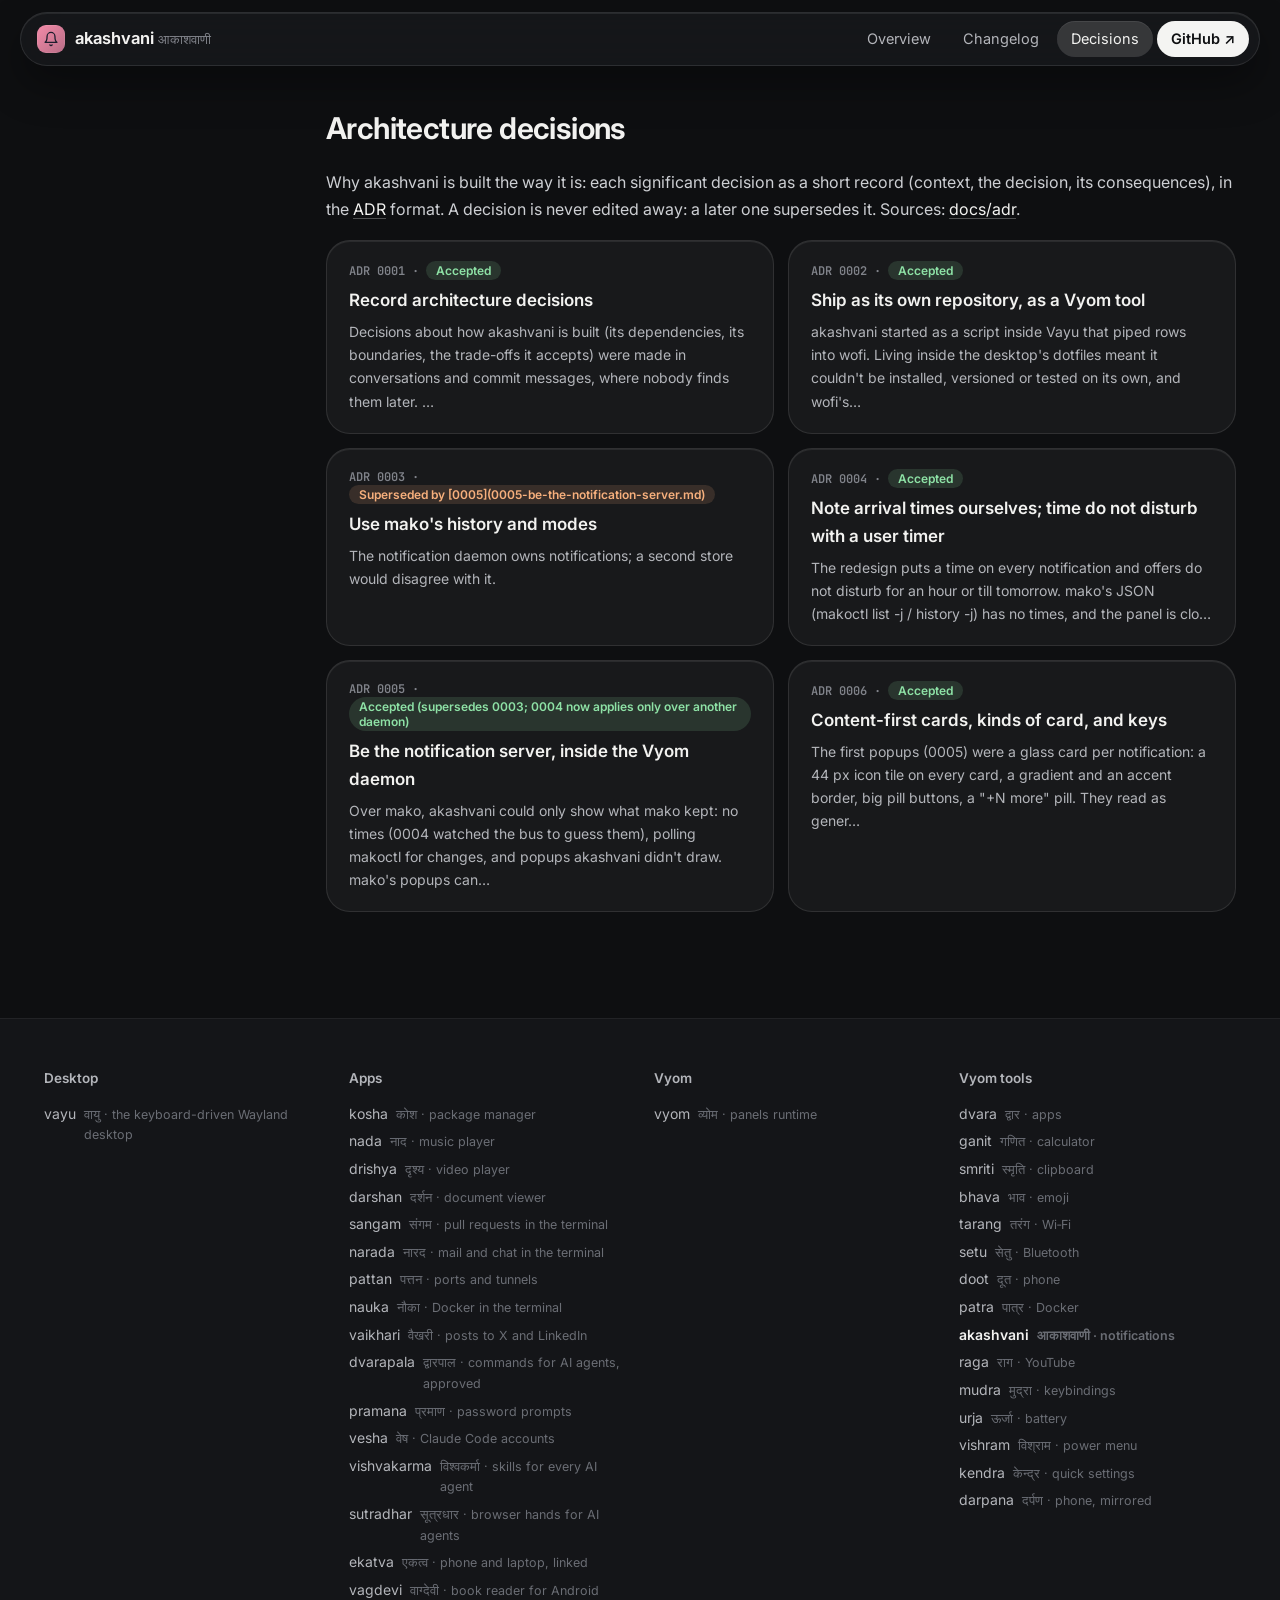
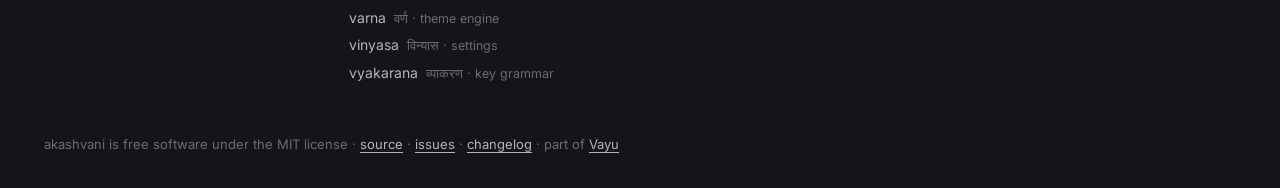
==== commit bc722c7f: "Spatial look: graphite glass, round shapes, colour only for meaning Co-Authored-By: Claude Opus 5.5 " ====
--- a/docs/adr/index.html
+++ b/docs/adr/index.html
@@ -7,12 +7,12 @@
 <meta name="description" content="Notifications (mako): what&#x27;s on screen with its actions, each app&#x27;s history stacked with times, a full preview, do not disturb for a while.">
 <meta property="og:title" content="Decisions · akashvani">
 <meta property="og:description" content="Notifications (mako): what&#x27;s on screen with its actions, each app&#x27;s history stacked with times, a full preview, do not disturb for a while.">
-<meta name="theme-color" content="#11111b">
+<meta name="theme-color" content="#0e0f11">
 <link rel="icon" href="../assets/logo.svg" type="image/svg+xml">
 <link rel="preconnect" href="https://fonts.googleapis.com">
 <link href="https://fonts.googleapis.com/css2?family=Inter:wght@400;500;600;700;800&family=JetBrains+Mono:wght@400;600&display=swap" rel="stylesheet">
 <link rel="stylesheet" href="../assets/site.css">
-<style>:root{--accent:#f38ba8;--glow:#f38ba833}</style>
+<style>:root{--tool:#ff9389;--glow:#ff93892e}</style>
 </head>
 <body>
 <header class="top"><div class="in">
--- a/docs/assets/site.css
+++ b/docs/assets/site.css
@@ -1,85 +1,100 @@
-:root{--crust:#11111b;--mantle:#181825;--base:#1e1e2e;--s0:#313244;--s1:#45475a;--ov0:#6c7086;--ov1:#7f849c;
---sub0:#a6adc8;--sub1:#bac2de;--text:#cdd6f4;--mauve:#cba6f7;--green:#a6e3a1;--peach:#fab387;--red:#f38ba8;--blue:#89b4fa;
+/* Vayu's Spatial look: graphite glass that floats, very round, colour only
+   where it means something. The near-white accent is where you act (links,
+   the main button); the tool's own colour (--tool) is only its signature:
+   the logo's glow, the shloka's line, the release dots. */
+:root{--crust:#0e0f11;--mantle:#141518;--base:#1b1c20;--s0:#2a2c31;--s1:#3a3c42;--ov0:#6a6d74;--ov1:#80838a;
+--sub0:#b3b5ba;--sub1:#cdcfd3;--text:#f2f2f0;--accent:#f4f4f2;--green:#8ee2a6;--peach:#f7b07d;--red:#ff9389;--blue:#93c4ff;
+--glass:rgba(255,255,255,.045);--rim:rgba(255,255,255,.10);--lit:inset 0 1px 0 rgba(255,255,255,.08);
 --ui:"Inter","Segoe UI",system-ui,sans-serif;--mono:"JetBrains Mono","JetBrainsMono Nerd Font",ui-monospace,monospace}
-*{box-sizing:border-box}html{scroll-behavior:smooth;scroll-padding-top:76px}
+*{box-sizing:border-box}html{scroll-behavior:smooth;scroll-padding-top:96px}
 body{margin:0;background:var(--crust);color:var(--text);font:16px/1.65 var(--ui);-webkit-font-smoothing:antialiased}
-a{color:var(--accent);text-decoration:none}a:hover{text-decoration:underline}
-code{font:.86em var(--mono);background:rgba(255,255,255,.06);border:1px solid rgba(255,255,255,.07);padding:.12em .4em;border-radius:6px;color:var(--sub1)}
+a{color:var(--accent);text-decoration:underline;text-decoration-color:rgba(244,244,242,.28);text-underline-offset:3px}
+a:hover{text-decoration-color:var(--accent)}
+code{font:.86em var(--mono);background:rgba(255,255,255,.07);padding:.14em .45em;border-radius:7px;color:var(--sub1)}
 img{max-width:100%;height:auto}
-/* nav */
-.top{position:sticky;top:0;z-index:20;backdrop-filter:blur(18px) saturate(1.4);-webkit-backdrop-filter:blur(18px) saturate(1.4);
-background:rgba(17,17,27,.72);border-bottom:1px solid rgba(255,255,255,.06)}
-.top .in{max-width:1240px;margin:0 auto;padding:12px 24px;display:flex;align-items:center;gap:22px}
-.brand{display:flex;align-items:center;gap:10px;font-weight:700;font-size:17px;color:var(--text)}
-.brand img{width:30px;height:30px;border-radius:8px}.brand small{font-weight:500;color:var(--ov1);font-size:13px}
+:focus-visible{outline:2px solid var(--accent);outline-offset:3px;border-radius:8px}
+/* nav: a floating glass pill */
+.top{position:sticky;top:12px;z-index:20;padding:0 16px}
+.top .in{max-width:1240px;margin:0 auto;padding:8px 10px 8px 16px;display:flex;align-items:center;gap:22px;
+border-radius:999px;background:rgba(27,28,32,.62);border:1px solid var(--rim);box-shadow:var(--lit),0 18px 40px rgba(0,0,0,.35);
+backdrop-filter:blur(24px) saturate(1.5);-webkit-backdrop-filter:blur(24px) saturate(1.5)}
+.brand{display:flex;align-items:center;gap:10px;font-weight:650;font-size:16.5px;color:var(--text);text-decoration:none}
+.brand img{width:28px;height:28px;border-radius:9px}.brand small{font-weight:500;color:var(--ov1);font-size:13px}
 .top nav{display:flex;gap:4px;margin-left:auto;flex-wrap:wrap}
-.top nav a{color:var(--sub0);padding:6px 12px;border-radius:9px;font-size:14.5px}
-.top nav a:hover,.top nav a.on{background:rgba(255,255,255,.06);color:var(--text);text-decoration:none}
-.top nav a.gh{border:1px solid rgba(255,255,255,.12)}
-/* hero */
-.hero{position:relative;overflow:hidden;border-bottom:1px solid rgba(255,255,255,.05)}
-.hero:before{content:"";position:absolute;inset:-40% -10% auto;height:640px;
-background:radial-gradient(600px 300px at 20% 30%,var(--glow),transparent 70%),radial-gradient(500px 300px at 85% 10%,rgba(137,180,250,.18),transparent 70%);pointer-events:none}
-.hero .in{position:relative;max-width:1240px;margin:0 auto;padding:72px 24px 56px;display:grid;grid-template-columns:minmax(0,1fr) auto;gap:40px;align-items:center}
-.eyebrow{font:600 13px var(--mono);letter-spacing:.14em;text-transform:uppercase;color:var(--accent)}
-.hero h1{font-size:clamp(40px,6vw,64px);line-height:1.04;margin:12px 0 6px;letter-spacing:-.03em}
-.hero .sa{font-size:22px;color:var(--accent);margin-bottom:18px}.hero .sa span{color:var(--ov1)}
-.hero .shloka{margin:0 0 26px;padding-left:16px;border-left:3px solid var(--accent);max-width:720px}.hero .shloka p{margin:0 0 6px;font-size:18px;line-height:1.6;color:var(--text)}.hero .shloka figcaption{font-size:14px;color:var(--sub0)}.hero .shloka cite{color:var(--ov1);font-style:normal;white-space:nowrap}
-.hero p.lead{font-size:19px;color:var(--sub0);max-width:720px;margin:0 0 26px}
+.top nav a{color:var(--sub0);padding:6px 14px;border-radius:999px;font-size:14.5px;text-decoration:none}
+.top nav a:hover{background:rgba(255,255,255,.07);color:var(--text)}
+.top nav a.on{background:rgba(255,255,255,.14);color:var(--text);box-shadow:var(--lit)}
+.top nav a.gh{background:var(--accent);color:var(--crust);font-weight:600}.top nav a.gh:hover{background:#fff}
+/* hero: the tool's light in a dark room */
+.hero{position:relative;overflow:hidden;margin-top:-64px;padding-top:64px}
+.hero:before{content:"";position:absolute;inset:-30% -10% auto;height:720px;
+background:radial-gradient(640px 340px at 18% 32%,var(--glow),transparent 70%),radial-gradient(520px 300px at 86% 8%,rgba(255,255,255,.06),transparent 70%);pointer-events:none}
+.hero .in{position:relative;max-width:1240px;margin:0 auto;padding:84px 24px 60px;display:grid;grid-template-columns:minmax(0,1fr) auto;gap:48px;align-items:center}
+.eyebrow{display:inline-flex;align-items:center;gap:8px;font:500 13.5px var(--ui);color:var(--sub1);padding:5px 13px 5px 11px;border-radius:999px;
+background:var(--glass);border:1px solid var(--rim);box-shadow:var(--lit)}
+.eyebrow:before{content:"";width:7px;height:7px;border-radius:50%;background:var(--tool)}
+.hero h1{font-size:clamp(42px,6vw,68px);line-height:1.02;margin:18px 0 8px;letter-spacing:-.035em;font-weight:700}
+.hero .sa{font-size:22px;color:var(--sub1);margin-bottom:22px}.hero .sa span{color:var(--ov1)}
+.hero .shloka{margin:0 0 28px;padding:16px 20px;border-radius:22px;background:var(--glass);border:1px solid var(--rim);box-shadow:var(--lit),inset 3px 0 0 var(--tool);max-width:720px}
+.hero .shloka p{margin:0 0 6px;font-size:18px;line-height:1.6;color:var(--text)}.hero .shloka figcaption{font-size:14px;color:var(--sub0)}.hero .shloka cite{color:var(--ov1);font-style:normal;white-space:nowrap}
+.hero p.lead{font-size:19px;color:var(--sub0);max-width:680px;margin:0 0 28px}
 .cta{display:flex;gap:10px;flex-wrap:wrap}
-.btn{display:inline-flex;align-items:center;gap:8px;padding:11px 18px;border-radius:12px;font-weight:600;font-size:15px;border:1px solid rgba(255,255,255,.12);color:var(--text);background:rgba(255,255,255,.04)}
-.btn:hover{text-decoration:none;background:rgba(255,255,255,.08)}
-.btn.primary{background:var(--accent);color:var(--crust);border-color:transparent}.btn.primary:hover{filter:brightness(1.06)}
-.hero .logo{width:180px;height:180px;filter:drop-shadow(0 24px 48px var(--glow))}
-.meta{display:flex;gap:18px;flex-wrap:wrap;margin-top:22px;color:var(--ov1);font-size:14px}.meta b{color:var(--sub1);font-weight:600}
+.btn{display:inline-flex;align-items:center;gap:8px;padding:11px 20px;border-radius:999px;font-weight:600;font-size:15px;color:var(--text);
+background:rgba(255,255,255,.07);border:1px solid var(--rim);box-shadow:var(--lit);text-decoration:none}
+.btn:hover{background:rgba(255,255,255,.12)}
+.btn.primary{background:var(--accent);color:var(--crust);border-color:transparent;box-shadow:none}.btn.primary:hover{background:#fff}
+.hero .logo{width:184px;height:184px;filter:drop-shadow(0 28px 56px var(--glow))}
+.meta{display:flex;gap:18px;flex-wrap:wrap;margin-top:24px;color:var(--ov1);font-size:14px}.meta b{color:var(--sub1);font-weight:600}
 /* layout */
-.wrap{max-width:1240px;margin:0 auto;padding:40px 24px 80px;display:grid;grid-template-columns:230px minmax(0,1fr);gap:48px}
-.toc{position:sticky;top:84px;align-self:start;max-height:calc(100vh - 100px);overflow:auto;font-size:14px;padding-right:6px}
-.toc b{display:block;font-size:11.5px;letter-spacing:.12em;text-transform:uppercase;color:var(--ov0);margin:0 0 10px}
-.toc a{display:block;color:var(--sub0);padding:4px 10px;border-left:2px solid var(--s0)}
-.toc a.l3{padding-left:22px;font-size:13px;color:var(--ov1)}
-.toc a:hover,.toc a.on{color:var(--text);border-left-color:var(--accent);text-decoration:none}
+.wrap{max-width:1240px;margin:0 auto;padding:44px 24px 88px;display:grid;grid-template-columns:230px minmax(0,1fr);gap:52px}
+.toc{position:sticky;top:96px;align-self:start;max-height:calc(100vh - 116px);overflow:auto;font-size:14px;padding-right:6px}
+.toc b{display:block;font-size:13px;font-weight:600;color:var(--ov1);margin:0 0 10px 12px}
+.toc a{display:block;color:var(--sub0);padding:5px 12px;border-radius:12px;text-decoration:none}
+.toc a.l3{padding-left:24px;font-size:13px;color:var(--ov1)}
+.toc a:hover{color:var(--text);background:rgba(255,255,255,.04)}
+.toc a.on{color:var(--text);background:rgba(255,255,255,.09);box-shadow:var(--lit)}
 article{min-width:0}
-article h2{font-size:30px;letter-spacing:-.015em;margin:56px 0 14px;padding-top:6px}
+article h2{font-size:30px;letter-spacing:-.02em;margin:60px 0 14px;padding-top:6px;font-weight:650}
 article h2:first-child{margin-top:0}
-article h3{font-size:20px;margin:34px 0 10px}article h4{font-size:16px;margin:24px 0 8px;color:var(--sub1)}
+article h3{font-size:20px;margin:34px 0 10px;font-weight:600}article h4{font-size:16px;margin:24px 0 8px;color:var(--sub1)}
 article p,article li{color:var(--sub1)}
-article .anchor{opacity:0;margin-left:-22px;width:22px;display:inline-block;color:var(--ov0)}
-article h2:hover .anchor,article h3:hover .anchor{opacity:1;text-decoration:none}
+article .anchor{opacity:0;margin-left:-22px;width:22px;display:inline-block;color:var(--ov0);text-decoration:none}
+article h2:hover .anchor,article h3:hover .anchor{opacity:1}
 article ul,article ol{padding-left:22px}article li{margin:5px 0}
-article img{border-radius:14px;border:1px solid rgba(255,255,255,.07)}
+article img{border-radius:22px;border:1px solid var(--rim);box-shadow:0 24px 60px rgba(0,0,0,.35)}
 article p[align=center]{text-align:center}article p[align=center] img{margin:6px 0}
-article blockquote{margin:22px 0;padding:14px 20px;border-left:3px solid var(--accent);background:rgba(255,255,255,.03);border-radius:12px}
-article blockquote p{margin:0;color:var(--sub0);font-style:italic}
-pre.code{position:relative;background:var(--mantle);border:1px solid var(--s0);border-radius:14px;padding:16px 18px;overflow:auto;font:13.5px/1.6 var(--mono);color:var(--sub1)}
-pre.code code{background:none;border:0;padding:0;font-size:inherit;color:inherit}
-pre.code .copy{position:absolute;top:8px;right:8px;font:600 11px var(--ui);padding:4px 9px;border-radius:7px;border:1px solid var(--s1);background:var(--base);color:var(--sub0);cursor:pointer;opacity:0;transition:.15s}
-pre.code:hover .copy{opacity:1}
-.table{overflow:auto;margin:16px 0;border:1px solid var(--s0);border-radius:14px}
+article blockquote{margin:22px 0;padding:16px 22px;background:var(--glass);border:1px solid var(--rim);box-shadow:var(--lit);border-radius:22px}
+article blockquote p{margin:0;color:var(--sub0)}
+pre.code{position:relative;background:rgba(0,0,0,.28);border:1px solid var(--rim);box-shadow:var(--lit);border-radius:20px;padding:18px 20px;overflow:auto;font:13.5px/1.65 var(--mono);color:var(--sub1)}
+pre.code code{background:none;padding:0;font-size:inherit;color:inherit}
+pre.code .copy{position:absolute;top:10px;right:10px;font:600 12px var(--ui);padding:5px 12px;border-radius:999px;border:0;background:rgba(255,255,255,.1);color:var(--text);cursor:pointer;opacity:0;transition:opacity .15s}
+pre.code:hover .copy,pre.code .copy:focus-visible{opacity:1}
+.table{overflow:auto;margin:16px 0;border:1px solid var(--rim);border-radius:20px;background:var(--glass);box-shadow:var(--lit)}
 table{border-collapse:collapse;width:100%;font-size:14.5px}
-th{text-align:left;background:var(--mantle);color:var(--sub1);font-weight:600;padding:10px 14px;border-bottom:1px solid var(--s0)}
-td{padding:9px 14px;border-bottom:1px solid rgba(49,50,68,.6);color:var(--sub1);vertical-align:top}tr:last-child td{border-bottom:0}
+th{text-align:left;color:var(--sub1);font-weight:600;padding:11px 16px;border-bottom:1px solid var(--rim);background:rgba(255,255,255,.03)}
+td{padding:10px 16px;border-bottom:1px solid rgba(255,255,255,.06);color:var(--sub1);vertical-align:top}tr:last-child td{border-bottom:0}
 td code{white-space:nowrap}
 /* changelog */
-.release{position:relative;padding:0 0 8px 28px;border-left:2px solid var(--s0);margin-left:6px}
-.release:before{content:"";position:absolute;left:-7px;top:10px;width:12px;height:12px;border-radius:50%;background:var(--accent);box-shadow:0 0 0 4px var(--crust)}
+.release{position:relative;padding:0 0 10px 30px;border-left:1px solid var(--s1);margin-left:6px}
+.release:before{content:"";position:absolute;left:-6px;top:11px;width:11px;height:11px;border-radius:50%;background:var(--tool);box-shadow:0 0 0 4px var(--crust)}
 .release h2{margin-top:0;font-size:24px}.release h2 .date{font:500 14px var(--mono);color:var(--ov1);margin-left:10px}
-.release .tag{font:600 12px var(--mono);padding:2px 8px;border-radius:7px;background:rgba(255,255,255,.06);color:var(--accent);margin-left:8px;vertical-align:3px}
+.release .tag{font:600 12px var(--mono);padding:2px 10px;border-radius:999px;background:rgba(255,255,255,.08);color:var(--text);margin-left:8px;vertical-align:3px}
 /* adr */
 .cards{display:grid;grid-template-columns:repeat(auto-fill,minmax(300px,1fr));gap:14px;margin:18px 0}
-.card{display:block;background:var(--mantle);border:1px solid var(--s0);border-radius:16px;padding:18px 20px;color:var(--text)}
-.card:hover{border-color:var(--accent);text-decoration:none;transform:translateY(-1px)}
-.card .n{font:600 12px var(--mono);color:var(--accent)}.card h3{margin:6px 0 6px;font-size:17px}.card p{margin:0;color:var(--sub0);font-size:14px}
-.status{display:inline-block;font:600 11px var(--mono);padding:2px 8px;border-radius:7px;background:rgba(166,227,161,.14);color:var(--green);text-transform:uppercase;letter-spacing:.06em}
-.status.superseded,.status.deprecated{background:rgba(250,179,135,.14);color:var(--peach)}.status.proposed{background:rgba(137,180,250,.14);color:var(--blue)}
+.card{display:block;background:var(--glass);border:1px solid var(--rim);box-shadow:var(--lit);border-radius:24px;padding:20px 22px;color:var(--text);text-decoration:none;transition:background .15s,border-color .15s}
+.card:hover{background:rgba(255,255,255,.075);border-color:rgba(255,255,255,.2)}
+.card .n{font:600 12px var(--mono);color:var(--ov1)}.card h3{margin:6px 0 6px;font-size:17px}.card p{margin:0;color:var(--sub0);font-size:14px}
+.status{display:inline-block;font:600 12px var(--ui);padding:2px 10px;border-radius:999px;background:rgba(142,226,166,.14);color:var(--green)}
+.status.superseded,.status.deprecated{background:rgba(247,176,125,.14);color:var(--peach)}.status.proposed{background:rgba(147,196,255,.14);color:var(--blue)}
 /* footer */
 footer{border-top:1px solid rgba(255,255,255,.06);background:var(--mantle)}
-footer .in{max-width:1240px;margin:0 auto;padding:44px 24px;display:grid;grid-template-columns:repeat(auto-fit,minmax(200px,1fr));gap:28px}
-footer h4{margin:0 0 10px;font-size:12px;letter-spacing:.12em;text-transform:uppercase;color:var(--ov0)}
-footer a{display:flex;gap:8px;align-items:baseline;color:var(--sub0);font-size:14px;padding:2px 0}footer a span{color:var(--ov0);font-size:12.5px}
-footer a.me{color:var(--accent)}
-footer .bottom{max-width:1240px;margin:0 auto;padding:0 24px 30px;color:var(--ov0);font-size:13px}
-footer .bottom a{display:inline;padding:0;font-size:13px}
-@media(max-width:900px){.wrap{grid-template-columns:1fr}.toc{display:none}.hero .in{grid-template-columns:1fr}.hero .logo{width:110px;height:110px;order:-1}
-.top nav a:not(.gh){padding:6px 8px}}
-@media(max-width:560px){.top nav a.hide{display:none}.hero .in{padding:44px 16px 36px}.wrap{padding:28px 16px 60px}}+footer .in{max-width:1240px;margin:0 auto;padding:48px 24px;display:grid;grid-template-columns:repeat(auto-fit,minmax(200px,1fr));gap:28px}
+footer h4{margin:0 0 10px;font-size:13.5px;font-weight:600;color:var(--sub0)}
+footer a{display:flex;gap:8px;align-items:baseline;color:var(--sub0);font-size:14px;padding:2px 0;text-decoration:none}footer a:hover{color:var(--text)}footer a span{color:var(--ov0);font-size:12.5px}
+footer a.me{color:var(--text);font-weight:600}
+footer .bottom{max-width:1240px;margin:0 auto;padding:0 24px 32px;color:var(--ov0);font-size:13px}
+footer .bottom a{display:inline;padding:0;font-size:13px;text-decoration:underline}
+@media(max-width:900px){.wrap{grid-template-columns:1fr}.toc{display:none}.hero .in{grid-template-columns:1fr}.hero .logo{width:112px;height:112px;order:-1}
+.top nav a:not(.gh){padding:6px 9px}}
+@media(max-width:560px){.top{padding:0 10px}.top .in{gap:10px;padding-left:12px}.brand small{display:none}.top nav a.hide{display:none}.hero .in{padding:52px 16px 36px}.wrap{padding:28px 16px 64px}}
+@media(prefers-reduced-motion:reduce){html{scroll-behavior:auto}*{transition:none!important}}
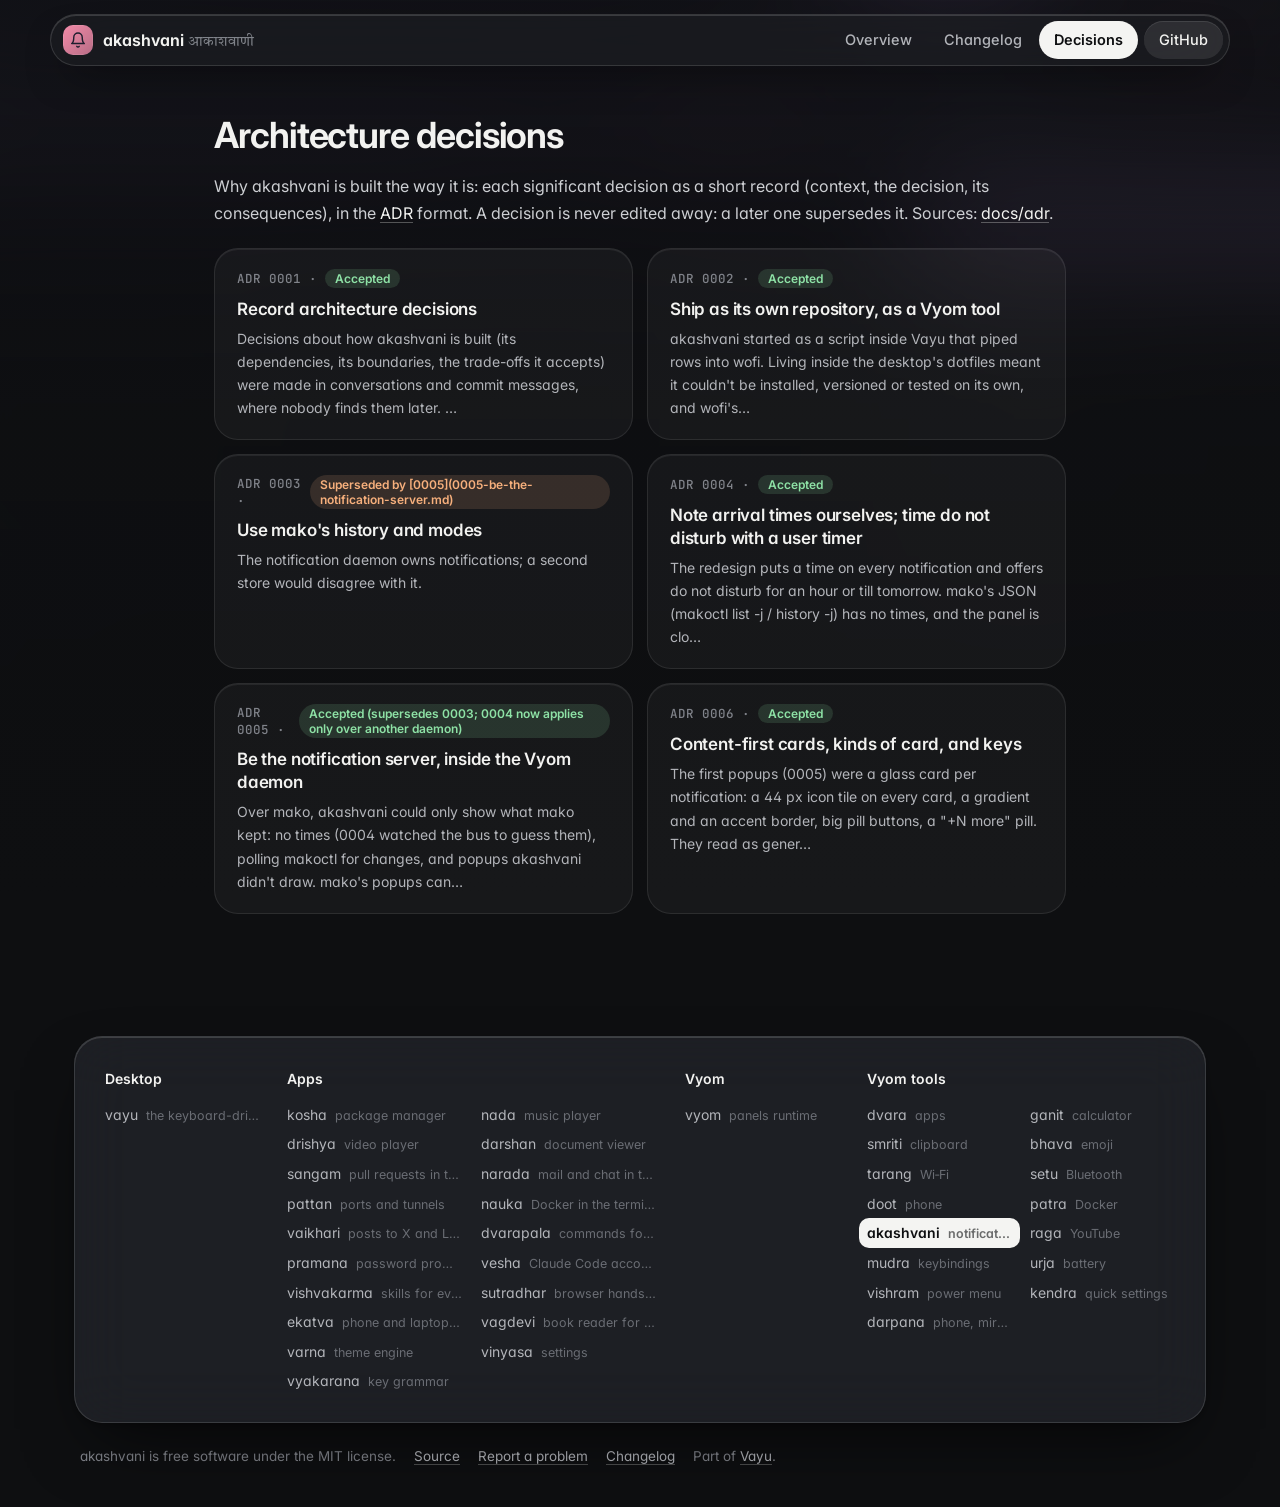
==== commit 674ee41e: "Website: closer to Vayu's own Spatial site The tool's screenshot blurred behind the page, a centred " ====
--- a/docs/adr/index.html
+++ b/docs/adr/index.html
@@ -10,23 +10,25 @@
 <meta name="theme-color" content="#0e0f11">
 <link rel="icon" href="../assets/logo.svg" type="image/svg+xml">
 <link rel="preconnect" href="https://fonts.googleapis.com">
-<link href="https://fonts.googleapis.com/css2?family=Inter:wght@400;500;600;700;800&family=JetBrains+Mono:wght@400;600&display=swap" rel="stylesheet">
+<link rel="preconnect" href="https://fonts.gstatic.com" crossorigin>
+<link href="https://fonts.googleapis.com/css2?family=Inter:wght@400;500;600;700&family=JetBrains+Mono:wght@400;500;600&family=Tiro+Devanagari+Sanskrit&display=swap" rel="stylesheet">
 <link rel="stylesheet" href="../assets/site.css">
-<style>:root{--tool:#ff9389;--glow:#ff93892e}</style>
+<style>:root{--tool:#ff9389}.backdrop:before{background-image:url("../assets/screenshots/akashvani.png")}</style>
 </head>
-<body>
+<body class="sub">
+<div class="backdrop" aria-hidden="true"></div>
 <header class="top"><div class="in">
 <a class="brand" href="../index.html"><img src="../assets/logo.svg" alt=""><span>akashvani <small>आकाशवाणी</small></span></a>
-<nav><a href="../index.html" class="">Overview</a><a href="../changelog.html" class="">Changelog</a><a href="../adr/index.html" class="on hide">Decisions</a><a class="gh" href="https://github.com/Theyashsawarkar/akashvani">GitHub ↗</a></nav></div></header>
+<nav><a href="../index.html" class="">Overview</a><a href="../changelog.html" class="">Changelog</a><a href="../adr/index.html" class="on hide">Decisions</a><a class="gh" href="https://github.com/Theyashsawarkar/akashvani">GitHub</a></nav></div></header>
 
-<div class="wrap"><aside class="toc"></aside><article>
+<div class="wrap solo"><article>
 <h2>Architecture decisions</h2><p>Why akashvani is built the way it is: each significant decision as a short record (context, the decision, its consequences), in the <a href="https://cognitect.com/blog/2011/11/15/documenting-architecture-decisions">ADR</a> format. A decision is never edited away: a later one supersedes it. Sources: <a href="https://github.com/Theyashsawarkar/akashvani/tree/main/docs/adr">docs/adr</a>.</p><div class="cards"><a class="card" href="0001-record-architecture-decisions.html"><div class="n">ADR 0001 · <span class="status accepted">Accepted</span></div><h3>Record architecture decisions</h3><p>Decisions about how akashvani is built (its dependencies, its boundaries, the trade-offs it accepts) were made in conversations and commit messages, where nobody finds them later. …</p></a><a class="card" href="0002-own-repository-as-a-vyom-tool.html"><div class="n">ADR 0002 · <span class="status accepted">Accepted</span></div><h3>Ship as its own repository, as a Vyom tool</h3><p>akashvani started as a script inside Vayu that piped rows into wofi. Living inside the desktop&#x27;s dotfiles meant it couldn&#x27;t be installed, versioned or tested on its own, and wofi&#x27;s…</p></a><a class="card" href="0003-makoctl.html"><div class="n">ADR 0003 · <span class="status superseded">Superseded by [0005](0005-be-the-notification-server.md)</span></div><h3>Use mako&#x27;s history and modes</h3><p>The notification daemon owns notifications; a second store would disagree with it.</p></a><a class="card" href="0004-times-and-timed-do-not-disturb.html"><div class="n">ADR 0004 · <span class="status accepted">Accepted</span></div><h3>Note arrival times ourselves; time do not disturb with a user timer</h3><p>The redesign puts a time on every notification and offers do not disturb for an hour or till tomorrow. mako&#x27;s JSON (makoctl list -j / history -j) has no times, and the panel is clo…</p></a><a class="card" href="0005-be-the-notification-server.html"><div class="n">ADR 0005 · <span class="status accepted">Accepted (supersedes 0003; 0004 now applies only over another daemon)</span></div><h3>Be the notification server, inside the Vyom daemon</h3><p>Over mako, akashvani could only show what mako kept: no times (0004 watched the bus to guess them), polling makoctl for changes, and popups akashvani didn&#x27;t draw. mako&#x27;s popups can…</p></a><a class="card" href="0006-content-first-cards-kinds-and-keys.html"><div class="n">ADR 0006 · <span class="status accepted">Accepted</span></div><h3>Content-first cards, kinds of card, and keys</h3><p>The first popups (0005) were a glass card per notification: a 44 px icon tile on every card, a gradient and an accent border, big pill buttons, a &quot;+N more&quot; pill. They read as gener…</p></a></div>
 </article></div>
-<footer><div class="in"><div><h4>Desktop</h4><a href="https://vayu.theyashsawarkar.dev/" class="">vayu <span>वायु · the keyboard-driven Wayland desktop</span></a></div><div><h4>Apps</h4><a href="https://kosha.theyashsawarkar.dev/" class="">kosha <span>कोश · package manager</span></a><a href="https://nada.theyashsawarkar.dev/" class="">nada <span>नाद · music player</span></a><a href="https://drishya.theyashsawarkar.dev/" class="">drishya <span>दृश्य · video player</span></a><a href="https://darshan.theyashsawarkar.dev/" class="">darshan <span>दर्शन · document viewer</span></a><a href="https://sangam.theyashsawarkar.dev/" class="">sangam <span>संगम · pull requests in the terminal</span></a><a href="https://narada.theyashsawarkar.dev/" class="">narada <span>नारद · mail and chat in the terminal</span></a><a href="https://pattan.theyashsawarkar.dev/" class="">pattan <span>पत्तन · ports and tunnels</span></a><a href="https://nauka.theyashsawarkar.dev/" class="">nauka <span>नौका · Docker in the terminal</span></a><a href="https://vaikhari.theyashsawarkar.dev/" class="">vaikhari <span>वैखरी · posts to X and LinkedIn</span></a><a href="https://dvarapala.theyashsawarkar.dev/" class="">dvarapala <span>द्वारपाल · commands for AI agents, approved</span></a><a href="https://pramana.theyashsawarkar.dev/" class="">pramana <span>प्रमाण · password prompts</span></a><a href="https://vesha.theyashsawarkar.dev/" class="">vesha <span>वेष · Claude Code accounts</span></a><a href="https://vishvakarma.theyashsawarkar.dev/" class="">vishvakarma <span>विश्वकर्मा · skills for every AI agent</span></a><a href="https://sutradhar.theyashsawarkar.dev/" class="">sutradhar <span>सूत्रधार · browser hands for AI agents</span></a><a href="https://ekatva.theyashsawarkar.dev/" class="">ekatva <span>एकत्व · phone and laptop, linked</span></a><a href="https://vagdevi.theyashsawarkar.dev/" class="">vagdevi <span>वाग्देवी · book reader for Android</span></a><a href="https://varna.theyashsawarkar.dev/" class="">varna <span>वर्ण · theme engine</span></a><a href="https://vinyasa.theyashsawarkar.dev/" class="">vinyasa <span>विन्यास · settings</span></a><a href="https://vyakarana.theyashsawarkar.dev/" class="">vyakarana <span>व्याकरण · key grammar</span></a></div><div><h4>Vyom</h4><a href="https://vyom.theyashsawarkar.dev/" class="">vyom <span>व्योम · panels runtime</span></a></div><div><h4>Vyom tools</h4><a href="https://dvara.theyashsawarkar.dev/" class="">dvara <span>द्वार · apps</span></a><a href="https://ganit.theyashsawarkar.dev/" class="">ganit <span>गणित · calculator</span></a><a href="https://smriti.theyashsawarkar.dev/" class="">smriti <span>स्मृति · clipboard</span></a><a href="https://bhava.theyashsawarkar.dev/" class="">bhava <span>भाव · emoji</span></a><a href="https://tarang.theyashsawarkar.dev/" class="">tarang <span>तरंग · Wi‑Fi</span></a><a href="https://setu.theyashsawarkar.dev/" class="">setu <span>सेतु · Bluetooth</span></a><a href="https://doot.theyashsawarkar.dev/" class="">doot <span>दूत · phone</span></a><a href="https://patra.theyashsawarkar.dev/" class="">patra <span>पात्र · Docker</span></a><a href="https://akashvani.theyashsawarkar.dev/" class="me">akashvani <span>आकाशवाणी · notifications</span></a><a href="https://raga.theyashsawarkar.dev/" class="">raga <span>राग · YouTube</span></a><a href="https://mudra.theyashsawarkar.dev/" class="">mudra <span>मुद्रा · keybindings</span></a><a href="https://urja.theyashsawarkar.dev/" class="">urja <span>ऊर्जा · battery</span></a><a href="https://vishram.theyashsawarkar.dev/" class="">vishram <span>विश्राम · power menu</span></a><a href="https://kendra.theyashsawarkar.dev/" class="">kendra <span>केन्द्र · quick settings</span></a><a href="https://darpana.theyashsawarkar.dev/" class="">darpana <span>दर्पण · phone, mirrored</span></a></div></div>
-<div class="bottom">akashvani is free software under the MIT license · <a href="https://github.com/Theyashsawarkar/akashvani">source</a> · <a href="https://github.com/Theyashsawarkar/akashvani/issues">issues</a> · <a href="../changelog.html">changelog</a> · part of <a href="https://vayu.theyashsawarkar.dev/">Vayu</a></div></footer>
+<footer><div class="in glass"><div class=""><h4>Desktop</h4><div class="list"><a href="https://vayu.theyashsawarkar.dev/" class="">vayu <span>the keyboard-driven Wayland desktop</span></a></div></div><div class="g2"><h4>Apps</h4><div class="list"><a href="https://kosha.theyashsawarkar.dev/" class="">kosha <span>package manager</span></a><a href="https://nada.theyashsawarkar.dev/" class="">nada <span>music player</span></a><a href="https://drishya.theyashsawarkar.dev/" class="">drishya <span>video player</span></a><a href="https://darshan.theyashsawarkar.dev/" class="">darshan <span>document viewer</span></a><a href="https://sangam.theyashsawarkar.dev/" class="">sangam <span>pull requests in the terminal</span></a><a href="https://narada.theyashsawarkar.dev/" class="">narada <span>mail and chat in the terminal</span></a><a href="https://pattan.theyashsawarkar.dev/" class="">pattan <span>ports and tunnels</span></a><a href="https://nauka.theyashsawarkar.dev/" class="">nauka <span>Docker in the terminal</span></a><a href="https://vaikhari.theyashsawarkar.dev/" class="">vaikhari <span>posts to X and LinkedIn</span></a><a href="https://dvarapala.theyashsawarkar.dev/" class="">dvarapala <span>commands for AI agents, approved</span></a><a href="https://pramana.theyashsawarkar.dev/" class="">pramana <span>password prompts</span></a><a href="https://vesha.theyashsawarkar.dev/" class="">vesha <span>Claude Code accounts</span></a><a href="https://vishvakarma.theyashsawarkar.dev/" class="">vishvakarma <span>skills for every AI agent</span></a><a href="https://sutradhar.theyashsawarkar.dev/" class="">sutradhar <span>browser hands for AI agents</span></a><a href="https://ekatva.theyashsawarkar.dev/" class="">ekatva <span>phone and laptop, linked</span></a><a href="https://vagdevi.theyashsawarkar.dev/" class="">vagdevi <span>book reader for Android</span></a><a href="https://varna.theyashsawarkar.dev/" class="">varna <span>theme engine</span></a><a href="https://vinyasa.theyashsawarkar.dev/" class="">vinyasa <span>settings</span></a><a href="https://vyakarana.theyashsawarkar.dev/" class="">vyakarana <span>key grammar</span></a></div></div><div class=""><h4>Vyom</h4><div class="list"><a href="https://vyom.theyashsawarkar.dev/" class="">vyom <span>panels runtime</span></a></div></div><div class="g2"><h4>Vyom tools</h4><div class="list"><a href="https://dvara.theyashsawarkar.dev/" class="">dvara <span>apps</span></a><a href="https://ganit.theyashsawarkar.dev/" class="">ganit <span>calculator</span></a><a href="https://smriti.theyashsawarkar.dev/" class="">smriti <span>clipboard</span></a><a href="https://bhava.theyashsawarkar.dev/" class="">bhava <span>emoji</span></a><a href="https://tarang.theyashsawarkar.dev/" class="">tarang <span>Wi‑Fi</span></a><a href="https://setu.theyashsawarkar.dev/" class="">setu <span>Bluetooth</span></a><a href="https://doot.theyashsawarkar.dev/" class="">doot <span>phone</span></a><a href="https://patra.theyashsawarkar.dev/" class="">patra <span>Docker</span></a><a href="https://akashvani.theyashsawarkar.dev/" class="me" aria-current="page">akashvani <span>notifications</span></a><a href="https://raga.theyashsawarkar.dev/" class="">raga <span>YouTube</span></a><a href="https://mudra.theyashsawarkar.dev/" class="">mudra <span>keybindings</span></a><a href="https://urja.theyashsawarkar.dev/" class="">urja <span>battery</span></a><a href="https://vishram.theyashsawarkar.dev/" class="">vishram <span>power menu</span></a><a href="https://kendra.theyashsawarkar.dev/" class="">kendra <span>quick settings</span></a><a href="https://darpana.theyashsawarkar.dev/" class="">darpana <span>phone, mirrored</span></a></div></div></div>
+<div class="bottom"><span>akashvani is free software under the MIT license.</span><a href="https://github.com/Theyashsawarkar/akashvani">Source</a><a href="https://github.com/Theyashsawarkar/akashvani/issues">Report a problem</a><a href="../changelog.html">Changelog</a><span>Part of <a href="https://vayu.theyashsawarkar.dev/">Vayu</a>.</span></div></footer>
 <script>
-document.querySelectorAll('pre.code').forEach(p=>{const b=document.createElement('button');b.className='copy';b.textContent='Copy';
-b.onclick=()=>{navigator.clipboard.writeText(p.innerText.replace(/^Copy/,'')).then(()=>{b.textContent='Copied';setTimeout(()=>b.textContent='Copy',1200)})};p.appendChild(b)});
+document.querySelectorAll('pre.code').forEach(p=>{const b=document.createElement('button');b.className='copy';b.type='button';b.textContent='Copy';
+b.onclick=()=>{navigator.clipboard.writeText(p.querySelector('code').innerText).then(()=>{b.textContent='Copied';b.classList.add('done');setTimeout(()=>{b.textContent='Copy';b.classList.remove('done')},1400)})};p.appendChild(b)});
 const links=[...document.querySelectorAll('.toc a')];if(links.length){const hs=links.map(a=>document.getElementById(a.hash.slice(1))).filter(Boolean);
 const on=()=>{let cur=hs[0];for(const h of hs){if(h.getBoundingClientRect().top<120)cur=h}links.forEach(a=>a.classList.toggle('on',cur&&a.hash==='#'+cur.id))};
 addEventListener('scroll',on,{passive:true});on()}
--- a/docs/assets/site.css
+++ b/docs/assets/site.css
@@ -1,100 +1,131 @@
-/* Vayu's Spatial look: graphite glass that floats, very round, colour only
-   where it means something. The near-white accent is where you act (links,
-   the main button); the tool's own colour (--tool) is only its signature:
-   the logo's glow, the shloka's line, the release dots. */
+/* Vayu's Spatial look (the same as vayu.theyashsawarkar.dev): graphite
+   glass floating over the tool's own screenshot, blurred far out of focus;
+   very round; where you are is a near-white pill or brighter glass; no
+   glows; colour only where it means something. The tool's own colour
+   (--tool) is only its signature: the release dots. */
 :root{--crust:#0e0f11;--mantle:#141518;--base:#1b1c20;--s0:#2a2c31;--s1:#3a3c42;--ov0:#6a6d74;--ov1:#80838a;
---sub0:#b3b5ba;--sub1:#cdcfd3;--text:#f2f2f0;--accent:#f4f4f2;--green:#8ee2a6;--peach:#f7b07d;--red:#ff9389;--blue:#93c4ff;
---glass:rgba(255,255,255,.045);--rim:rgba(255,255,255,.10);--lit:inset 0 1px 0 rgba(255,255,255,.08);
---ui:"Inter","Segoe UI",system-ui,sans-serif;--mono:"JetBrains Mono","JetBrainsMono Nerd Font",ui-monospace,monospace}
+--sub0:#b3b5ba;--sub1:#cdcfd3;--text:#f2f2f0;--accent:#f4f4f2;--green:#8ee2a6;--peach:#f7b07d;--red:#ff9389;--blue:#93c4ff;--yellow:#f3d47f;
+--glass:rgba(52,54,60,.44);--hi:rgba(255,255,255,.09);--rim:rgba(255,255,255,.13);--lit:inset 0 1px 0 rgba(255,255,255,.15);
+--float:0 30px 70px -24px rgba(0,0,0,.7),0 2px 6px rgba(0,0,0,.25);--blur:blur(28px) saturate(160%);
+--ui:"Inter","Adwaita Sans",system-ui,sans-serif;--mono:"JetBrains Mono","JetBrainsMono Nerd Font",ui-monospace,monospace;
+--sa:"Tiro Devanagari Sanskrit","Noto Serif Devanagari",serif;color-scheme:dark}
 *{box-sizing:border-box}html{scroll-behavior:smooth;scroll-padding-top:96px}
-body{margin:0;background:var(--crust);color:var(--text);font:16px/1.65 var(--ui);-webkit-font-smoothing:antialiased}
-a{color:var(--accent);text-decoration:underline;text-decoration-color:rgba(244,244,242,.28);text-underline-offset:3px}
-a:hover{text-decoration-color:var(--accent)}
+body{margin:0;min-height:100vh;background:var(--crust);color:var(--text);font:16px/1.65 var(--ui);-webkit-font-smoothing:antialiased;font-feature-settings:"cv11","ss01"}
+/* the backdrop: the tool's screenshot, out of focus, fading to graphite */
+.backdrop{position:fixed;inset:0;z-index:-1;overflow:hidden;pointer-events:none}
+.backdrop:before{content:"";position:absolute;inset:-12%;background:center/cover no-repeat;filter:blur(64px) saturate(1.25) brightness(.62);transform:translateZ(0)}
+.backdrop:after{content:"";position:absolute;inset:0;background:linear-gradient(to bottom,rgba(14,15,17,.25),rgba(14,15,17,.8) 60%,var(--crust))}
+.backdrop.none:before{background:radial-gradient(60% 50% at 50% 0%,color-mix(in srgb,var(--tool) 22%,transparent),transparent 70%);filter:none}
+.sub .backdrop:after{background:linear-gradient(to bottom,rgba(14,15,17,.55),rgba(14,15,17,.93) 45%,var(--crust))}
+a{color:var(--accent);text-decoration:underline;text-decoration-color:rgba(244,244,242,.3);text-underline-offset:3px}
+a:hover{text-decoration-color:currentColor}
 code{font:.86em var(--mono);background:rgba(255,255,255,.07);padding:.14em .45em;border-radius:7px;color:var(--sub1)}
+kbd{display:inline-block;min-width:1.7em;padding:.05em .45em;font:500 .8em/1.6 var(--mono);text-align:center;color:var(--text);background:rgba(255,255,255,.08);border:1px solid rgba(255,255,255,.14);border-bottom-width:2px;border-radius:8px}
 img{max-width:100%;height:auto}
-:focus-visible{outline:2px solid var(--accent);outline-offset:3px;border-radius:8px}
-/* nav: a floating glass pill */
-.top{position:sticky;top:12px;z-index:20;padding:0 16px}
-.top .in{max-width:1240px;margin:0 auto;padding:8px 10px 8px 16px;display:flex;align-items:center;gap:22px;
-border-radius:999px;background:rgba(27,28,32,.62);border:1px solid var(--rim);box-shadow:var(--lit),0 18px 40px rgba(0,0,0,.35);
-backdrop-filter:blur(24px) saturate(1.5);-webkit-backdrop-filter:blur(24px) saturate(1.5)}
-.brand{display:flex;align-items:center;gap:10px;font-weight:650;font-size:16.5px;color:var(--text);text-decoration:none}
-.brand img{width:28px;height:28px;border-radius:9px}.brand small{font-weight:500;color:var(--ov1);font-size:13px}
-.top nav{display:flex;gap:4px;margin-left:auto;flex-wrap:wrap}
-.top nav a{color:var(--sub0);padding:6px 14px;border-radius:999px;font-size:14.5px;text-decoration:none}
-.top nav a:hover{background:rgba(255,255,255,.07);color:var(--text)}
-.top nav a.on{background:rgba(255,255,255,.14);color:var(--text);box-shadow:var(--lit)}
-.top nav a.gh{background:var(--accent);color:var(--crust);font-weight:600}.top nav a.gh:hover{background:#fff}
-/* hero: the tool's light in a dark room */
-.hero{position:relative;overflow:hidden;margin-top:-64px;padding-top:64px}
-.hero:before{content:"";position:absolute;inset:-30% -10% auto;height:720px;
-background:radial-gradient(640px 340px at 18% 32%,var(--glow),transparent 70%),radial-gradient(520px 300px at 86% 8%,rgba(255,255,255,.06),transparent 70%);pointer-events:none}
-.hero .in{position:relative;max-width:1240px;margin:0 auto;padding:84px 24px 60px;display:grid;grid-template-columns:minmax(0,1fr) auto;gap:48px;align-items:center}
-.eyebrow{display:inline-flex;align-items:center;gap:8px;font:500 13.5px var(--ui);color:var(--sub1);padding:5px 13px 5px 11px;border-radius:999px;
-background:var(--glass);border:1px solid var(--rim);box-shadow:var(--lit)}
-.eyebrow:before{content:"";width:7px;height:7px;border-radius:50%;background:var(--tool)}
-.hero h1{font-size:clamp(42px,6vw,68px);line-height:1.02;margin:18px 0 8px;letter-spacing:-.035em;font-weight:700}
-.hero .sa{font-size:22px;color:var(--sub1);margin-bottom:22px}.hero .sa span{color:var(--ov1)}
-.hero .shloka{margin:0 0 28px;padding:16px 20px;border-radius:22px;background:var(--glass);border:1px solid var(--rim);box-shadow:var(--lit),inset 3px 0 0 var(--tool);max-width:720px}
-.hero .shloka p{margin:0 0 6px;font-size:18px;line-height:1.6;color:var(--text)}.hero .shloka figcaption{font-size:14px;color:var(--sub0)}.hero .shloka cite{color:var(--ov1);font-style:normal;white-space:nowrap}
-.hero p.lead{font-size:19px;color:var(--sub0);max-width:680px;margin:0 0 28px}
-.cta{display:flex;gap:10px;flex-wrap:wrap}
-.btn{display:inline-flex;align-items:center;gap:8px;padding:11px 20px;border-radius:999px;font-weight:600;font-size:15px;color:var(--text);
-background:rgba(255,255,255,.07);border:1px solid var(--rim);box-shadow:var(--lit);text-decoration:none}
-.btn:hover{background:rgba(255,255,255,.12)}
-.btn.primary{background:var(--accent);color:var(--crust);border-color:transparent;box-shadow:none}.btn.primary:hover{background:#fff}
-.hero .logo{width:184px;height:184px;filter:drop-shadow(0 28px 56px var(--glow))}
-.meta{display:flex;gap:18px;flex-wrap:wrap;margin-top:24px;color:var(--ov1);font-size:14px}.meta b{color:var(--sub1);font-weight:600}
-/* layout */
-.wrap{max-width:1240px;margin:0 auto;padding:44px 24px 88px;display:grid;grid-template-columns:230px minmax(0,1fr);gap:52px}
-.toc{position:sticky;top:96px;align-self:start;max-height:calc(100vh - 116px);overflow:auto;font-size:14px;padding-right:6px}
-.toc b{display:block;font-size:13px;font-weight:600;color:var(--ov1);margin:0 0 10px 12px}
-.toc a{display:block;color:var(--sub0);padding:5px 12px;border-radius:12px;text-decoration:none}
-.toc a.l3{padding-left:24px;font-size:13px;color:var(--ov1)}
-.toc a:hover{color:var(--text);background:rgba(255,255,255,.04)}
-.toc a.on{color:var(--text);background:rgba(255,255,255,.09);box-shadow:var(--lit)}
-article{min-width:0}
-article h2{font-size:30px;letter-spacing:-.02em;margin:60px 0 14px;padding-top:6px;font-weight:650}
-article h2:first-child{margin-top:0}
-article h3{font-size:20px;margin:34px 0 10px;font-weight:600}article h4{font-size:16px;margin:24px 0 8px;color:var(--sub1)}
-article p,article li{color:var(--sub1)}
+:focus-visible{outline:2px solid var(--accent);outline-offset:3px;border-radius:10px}
+.glass{background:var(--glass);-webkit-backdrop-filter:var(--blur);backdrop-filter:var(--blur);border:1px solid var(--rim);box-shadow:var(--lit),var(--float)}
+/* nav: a floating glass capsule; the page you're on is the near-white pill */
+.top{position:sticky;top:0;z-index:20;padding:14px 24px 0}
+.top .in{max-width:1180px;margin:0 auto;padding:6px 6px 6px 10px;display:flex;align-items:center;gap:18px;border-radius:999px;
+background:rgba(30,31,35,.62);-webkit-backdrop-filter:var(--blur);backdrop-filter:var(--blur);border:1px solid var(--rim);box-shadow:var(--lit),0 18px 40px -18px rgba(0,0,0,.7)}
+.brand{display:flex;align-items:center;gap:10px;font-weight:650;font-size:16px;color:var(--text);text-decoration:none;padding:2px 6px 2px 2px;border-radius:999px}
+.brand img{width:30px;height:30px;border-radius:10px}.brand small{font:400 14px var(--sa);color:var(--ov1)}
+.top nav{display:flex;gap:2px;margin-left:auto}
+.top nav a{color:var(--sub0);padding:7px 15px;border-radius:999px;font-size:14.5px;font-weight:500;text-decoration:none;white-space:nowrap;transition:background-color .15s,color .15s}
+.top nav a:hover{background:rgba(255,255,255,.08);color:var(--text)}
+.top nav a.on{background:var(--accent);color:var(--crust);font-weight:600}
+.top nav a.gh{color:var(--text);background:rgba(255,255,255,.09);box-shadow:inset 0 1px 0 rgba(255,255,255,.1);margin-left:4px}.top nav a.gh:hover{background:rgba(255,255,255,.15)}
+/* hero: the logo, the name, the verse, then the tool itself */
+.hero{max-width:860px;margin:0 auto;padding:76px 24px 0;text-align:center}
+.hero .logo{width:104px;height:104px;border-radius:28px;box-shadow:0 26px 50px -18px rgba(0,0,0,.8),0 0 0 1px rgba(255,255,255,.08)}
+.hero h1{font-size:clamp(46px,7vw,76px);line-height:1;margin:26px 0 10px;letter-spacing:-.04em;font-weight:700}
+.hero .sa{font-size:16px;color:var(--sub0)}.hero .sa b{font:400 21px var(--sa);color:var(--sub1);margin-right:6px}.hero .sa i{font-style:normal;color:var(--ov1)}
+.hero p.lead{font-size:19.5px;line-height:1.55;color:var(--sub1);max-width:34em;margin:22px auto 0;text-wrap:pretty}
+.hero .shloka{margin:34px auto 0;max-width:600px}
+.hero .shloka p{margin:0;font:400 21px/1.55 var(--sa);color:var(--text)}
+.hero .shloka figcaption{margin-top:10px;font-size:14.5px;color:var(--sub0);text-wrap:pretty}.hero .shloka cite{display:block;margin-top:2px;color:var(--ov1);font-style:normal;font-size:13px}
+.cta{display:flex;gap:10px;flex-wrap:wrap;justify-content:center;margin-top:32px}
+.btn{display:inline-flex;align-items:center;gap:8px;padding:12px 22px;border-radius:999px;font-weight:600;font-size:15px;color:var(--text);
+background:rgba(255,255,255,.08);border:1px solid var(--rim);box-shadow:var(--lit);-webkit-backdrop-filter:var(--blur);backdrop-filter:var(--blur);text-decoration:none;transition:background-color .15s}
+.btn:hover{background:rgba(255,255,255,.14)}
+.btn.primary{background:var(--accent);color:var(--crust);border-color:transparent;box-shadow:0 10px 30px -12px rgba(0,0,0,.6)}.btn.primary:hover{background:#fff}
+.meta{display:flex;gap:6px;flex-wrap:wrap;justify-content:center;margin-top:20px;font-size:13.5px;color:var(--ov1)}
+.meta span{padding:4px 12px;border-radius:999px;border:1px solid rgba(255,255,255,.09)}.meta b{color:var(--sub1);font-weight:600}
+.shot{max-width:1180px;margin:56px auto 0;padding:0 24px;display:flex;gap:22px;justify-content:center;align-items:flex-start}
+.shot img{display:block;border-radius:26px;border:1px solid var(--rim);background:var(--base);box-shadow:0 0 0 6px rgba(255,255,255,.04),0 50px 110px -30px rgba(0,0,0,.85)}
+.shot.many img{flex:1 1 0;min-width:0;max-width:300px;border-radius:30px}
+.shot figcaption{display:none}
+/* layout: a glass "On this page" panel beside the article */
+.wrap{max-width:1180px;margin:0 auto;padding:72px 24px 40px;display:grid;grid-template-columns:240px minmax(0,1fr);gap:56px}
+.sub .wrap{padding-top:48px}
+.wrap.solo{grid-template-columns:minmax(0,1fr);max-width:900px}.wrap.solo article{max-width:none}
+.adrmeta+h2{border-top:0;padding-top:0;margin-top:10px;font-size:36px;letter-spacing:-.03em}
+article>h2:first-child{font-size:36px;letter-spacing:-.03em}
+.toc{position:sticky;top:92px;align-self:start;max-height:calc(100vh - 112px);overflow:auto;scrollbar-width:thin;scrollbar-color:rgba(255,255,255,.15) transparent;
+padding:14px 8px 10px;border-radius:24px;background:rgba(30,31,35,.6);-webkit-backdrop-filter:var(--blur);backdrop-filter:var(--blur);border:1px solid var(--rim);box-shadow:var(--lit),0 24px 50px -24px rgba(0,0,0,.7)}
+.toc:empty{display:none}
+.toc b{display:block;font-size:13px;font-weight:600;color:var(--ov1);margin:0 12px 6px}
+.toc a{display:block;color:var(--sub0);padding:6px 12px;border-radius:14px;font-size:13.5px;line-height:1.4;text-decoration:none;transition:background-color .15s,color .15s}
+.toc a.l3{padding:4px 12px 4px 24px;font-size:12.5px;color:var(--ov1)}
+.toc a:hover{color:var(--text);background:rgba(255,255,255,.06)}
+.toc a.on{color:var(--text);background:rgba(255,255,255,.11);box-shadow:inset 0 1px 0 rgba(255,255,255,.12),inset 0 0 0 1px rgba(255,255,255,.08)}
+article{min-width:0;max-width:820px}
+article h2{font-size:28px;line-height:1.2;letter-spacing:-.022em;margin:64px 0 14px;padding-top:28px;border-top:1px solid rgba(255,255,255,.08);font-weight:650}
+article>h2:first-child,article>section:first-child h2{margin-top:0;padding-top:0;border-top:0}
+article h3{font-size:19px;margin:34px 0 10px;font-weight:600;letter-spacing:-.01em}article h4{font-size:16px;margin:24px 0 8px;color:var(--sub1)}
+article p,article li{color:var(--sub1);overflow-wrap:anywhere}article strong{color:var(--text);font-weight:600}
 article .anchor{opacity:0;margin-left:-22px;width:22px;display:inline-block;color:var(--ov0);text-decoration:none}
 article h2:hover .anchor,article h3:hover .anchor{opacity:1}
-article ul,article ol{padding-left:22px}article li{margin:5px 0}
-article img{border-radius:22px;border:1px solid var(--rim);box-shadow:0 24px 60px rgba(0,0,0,.35)}
+article ul,article ol{padding-left:22px}article li{margin:5px 0}article li::marker{color:var(--ov0)}
+article img{border-radius:22px;border:1px solid var(--rim);box-shadow:0 30px 70px -28px rgba(0,0,0,.85)}
 article p[align=center]{text-align:center}article p[align=center] img{margin:6px 0}
-article blockquote{margin:22px 0;padding:16px 22px;background:var(--glass);border:1px solid var(--rim);box-shadow:var(--lit);border-radius:22px}
-article blockquote p{margin:0;color:var(--sub0)}
-pre.code{position:relative;background:rgba(0,0,0,.28);border:1px solid var(--rim);box-shadow:var(--lit);border-radius:20px;padding:18px 20px;overflow:auto;font:13.5px/1.65 var(--mono);color:var(--sub1)}
+article blockquote{margin:22px 0;padding:14px 20px;background:rgba(255,255,255,.04);border:1px solid rgba(255,255,255,.08);box-shadow:inset 0 1px 0 rgba(255,255,255,.06);border-radius:20px}
+article blockquote p{margin:.2em 0;color:var(--sub0)}
+pre.code{position:relative;background:rgba(10,11,13,.6);border:1px solid rgba(255,255,255,.08);border-radius:18px;padding:18px 20px;overflow:auto;font:13.5px/1.65 var(--mono);color:var(--sub1)}
 pre.code code{background:none;padding:0;font-size:inherit;color:inherit}
-pre.code .copy{position:absolute;top:10px;right:10px;font:600 12px var(--ui);padding:5px 12px;border-radius:999px;border:0;background:rgba(255,255,255,.1);color:var(--text);cursor:pointer;opacity:0;transition:opacity .15s}
-pre.code:hover .copy,pre.code .copy:focus-visible{opacity:1}
-.table{overflow:auto;margin:16px 0;border:1px solid var(--rim);border-radius:20px;background:var(--glass);box-shadow:var(--lit)}
+pre.code .copy{position:absolute;top:10px;right:10px;font:600 12.5px var(--ui);padding:5px 13px;border-radius:999px;border:1px solid rgba(255,255,255,.12);background:rgba(255,255,255,.08);color:var(--sub1);cursor:pointer;opacity:0;transition:opacity .15s,background-color .15s}
+pre.code:hover .copy,pre.code .copy:focus-visible{opacity:1}pre.code .copy:hover{background:var(--accent);color:var(--crust)}
+pre.code .copy.done{background:var(--green);color:var(--crust);border-color:transparent;opacity:1}
+.table{overflow:auto;margin:18px 0 22px;border:1px solid rgba(255,255,255,.09);border-radius:20px;background:rgba(255,255,255,.035)}
 table{border-collapse:collapse;width:100%;font-size:14.5px}
-th{text-align:left;color:var(--sub1);font-weight:600;padding:11px 16px;border-bottom:1px solid var(--rim);background:rgba(255,255,255,.03)}
-td{padding:10px 16px;border-bottom:1px solid rgba(255,255,255,.06);color:var(--sub1);vertical-align:top}tr:last-child td{border-bottom:0}
+th{text-align:left;color:var(--ov1);font-size:13px;font-weight:600;padding:12px 16px;border-bottom:1px solid rgba(255,255,255,.08);white-space:nowrap}
+td{padding:11px 16px;border-top:1px solid rgba(255,255,255,.05);color:var(--sub1);vertical-align:top}tbody tr:first-child td{border-top:0}
 td code{white-space:nowrap}
-/* changelog */
-.release{position:relative;padding:0 0 10px 30px;border-left:1px solid var(--s1);margin-left:6px}
-.release:before{content:"";position:absolute;left:-6px;top:11px;width:11px;height:11px;border-radius:50%;background:var(--tool);box-shadow:0 0 0 4px var(--crust)}
-.release h2{margin-top:0;font-size:24px}.release h2 .date{font:500 14px var(--mono);color:var(--ov1);margin-left:10px}
-.release .tag{font:600 12px var(--mono);padding:2px 10px;border-radius:999px;background:rgba(255,255,255,.08);color:var(--text);margin-left:8px;vertical-align:3px}
-/* adr */
-.cards{display:grid;grid-template-columns:repeat(auto-fill,minmax(300px,1fr));gap:14px;margin:18px 0}
-.card{display:block;background:var(--glass);border:1px solid var(--rim);box-shadow:var(--lit);border-radius:24px;padding:20px 22px;color:var(--text);text-decoration:none;transition:background .15s,border-color .15s}
-.card:hover{background:rgba(255,255,255,.075);border-color:rgba(255,255,255,.2)}
-.card .n{font:600 12px var(--mono);color:var(--ov1)}.card h3{margin:6px 0 6px;font-size:17px}.card p{margin:0;color:var(--sub0);font-size:14px}
+/* changelog: each release a glass card on a thread */
+.release{position:relative;margin:0 0 18px 22px;padding:22px 26px 10px;border-radius:24px;background:rgba(255,255,255,.035);border:1px solid rgba(255,255,255,.08);box-shadow:inset 0 1px 0 rgba(255,255,255,.07)}
+.release:before{content:"";position:absolute;left:-23px;top:0;bottom:-18px;width:1px;background:rgba(255,255,255,.1)}
+.release:after{content:"";position:absolute;left:-28px;top:30px;width:11px;height:11px;border-radius:50%;background:var(--tool);box-shadow:0 0 0 4px var(--crust)}
+.release:last-child:before{bottom:auto;height:30px}
+.release h2{margin:0 0 6px;padding:0;border:0;font-size:22px;display:flex;align-items:baseline;flex-wrap:wrap;gap:4px 12px}
+.release h2 .date{font:500 13.5px var(--mono);color:var(--ov1)}
+.release .tag{font:600 12.5px var(--ui);padding:3px 11px;border-radius:999px;background:rgba(255,255,255,.08);color:var(--sub1);text-decoration:none;margin-left:auto}
+.release .tag:hover{background:rgba(255,255,255,.14);color:var(--text)}
+.release h3{font-size:15px;color:var(--sub0);margin:18px 0 6px}
+/* decisions */
+.cards{display:grid;grid-template-columns:repeat(auto-fill,minmax(min(300px,100%),1fr));gap:14px;margin:22px 0}
+.card{display:block;background:rgba(255,255,255,.04);border:1px solid rgba(255,255,255,.09);box-shadow:inset 0 1px 0 rgba(255,255,255,.07);border-radius:24px;padding:20px 22px;color:var(--text);text-decoration:none;transition:background-color .15s,border-color .15s}
+.card:hover{background:var(--hi);border-color:rgba(255,255,255,.18)}
+.card .n{font:500 12.5px var(--mono);color:var(--ov1);display:flex;gap:8px;align-items:center}.card h3{margin:10px 0 6px;font-size:17px;line-height:1.35}.card p{margin:0;color:var(--sub0);font-size:14px}
 .status{display:inline-block;font:600 12px var(--ui);padding:2px 10px;border-radius:999px;background:rgba(142,226,166,.14);color:var(--green)}
 .status.superseded,.status.deprecated{background:rgba(247,176,125,.14);color:var(--peach)}.status.proposed{background:rgba(147,196,255,.14);color:var(--blue)}
-/* footer */
-footer{border-top:1px solid rgba(255,255,255,.06);background:var(--mantle)}
-footer .in{max-width:1240px;margin:0 auto;padding:48px 24px;display:grid;grid-template-columns:repeat(auto-fit,minmax(200px,1fr));gap:28px}
-footer h4{margin:0 0 10px;font-size:13.5px;font-weight:600;color:var(--sub0)}
-footer a{display:flex;gap:8px;align-items:baseline;color:var(--sub0);font-size:14px;padding:2px 0;text-decoration:none}footer a:hover{color:var(--text)}footer a span{color:var(--ov0);font-size:12.5px}
-footer a.me{color:var(--text);font-weight:600}
-footer .bottom{max-width:1240px;margin:0 auto;padding:0 24px 32px;color:var(--ov0);font-size:13px}
-footer .bottom a{display:inline;padding:0;font-size:13px;text-decoration:underline}
-@media(max-width:900px){.wrap{grid-template-columns:1fr}.toc{display:none}.hero .in{grid-template-columns:1fr}.hero .logo{width:112px;height:112px;order:-1}
-.top nav a:not(.gh){padding:6px 9px}}
-@media(max-width:560px){.top{padding:0 10px}.top .in{gap:10px;padding-left:12px}.brand small{display:none}.top nav a.hide{display:none}.hero .in{padding:52px 16px 36px}.wrap{padding:28px 16px 64px}}
+.adrmeta{display:flex;gap:10px;align-items:center;font:13px var(--mono);color:var(--ov1);margin:0 0 6px}
+.back{display:flex;gap:10px;margin-top:44px}.back a{text-decoration:none}
+/* footer: the family, in one glass panel */
+footer{max-width:1180px;margin:60px auto 0;padding:0 24px 40px}
+footer .in{display:grid;grid-template-columns:1fr 2.4fr 1fr 2fr;gap:28px;padding:30px 30px 26px;border-radius:28px}
+footer h4{margin:0 0 10px;font-size:14px;font-weight:600;color:var(--text)}
+footer .list{display:grid;gap:0 18px}footer .g2 .list{grid-template-columns:1fr 1fr}
+footer a{display:flex;gap:8px;align-items:baseline;color:var(--sub0);font-size:14px;padding:3px 8px;margin:0 -8px;border-radius:10px;text-decoration:none;min-width:0}
+footer a:hover{color:var(--text);background:rgba(255,255,255,.06)}footer a span{color:var(--ov0);font-size:12.5px;white-space:nowrap;overflow:hidden;text-overflow:ellipsis}
+footer a.me{color:var(--crust);background:var(--accent);font-weight:600}footer a.me span{color:rgba(14,15,17,.6)}
+footer .bottom{display:flex;flex-wrap:wrap;gap:6px 18px;padding:22px 6px 0;color:var(--ov1);font-size:13.5px}
+footer .bottom a{display:inline;padding:0;margin:0;font-size:13.5px;color:var(--sub0);text-decoration:underline;text-decoration-color:rgba(255,255,255,.25)}footer .bottom a:hover{background:none}
+@media(max-width:1000px){footer .in{grid-template-columns:1fr 1fr}}
+@media(max-width:900px){.wrap{grid-template-columns:1fr;gap:28px}.toc{display:none}}
+@media(max-width:640px){.top{padding:10px 10px 0}.top .in{gap:6px;padding-left:6px}.brand small,.brand span{display:none}
+.top nav{overflow-x:auto;scrollbar-width:none}.top nav::-webkit-scrollbar{display:none}.top nav a{padding:7px 11px;font-size:14px}.top nav a.hide{display:none}
+.hero{padding:44px 16px 0}.hero .logo{width:84px;height:84px;border-radius:23px}.hero p.lead{font-size:17px}.hero .shloka p{font-size:18.5px}
+.shot{margin-top:36px;padding:0 16px;gap:10px}.shot img{border-radius:16px}.shot.many img{border-radius:18px}
+.wrap{padding:52px 16px 32px}article h2{font-size:23px}.release{margin-left:14px;padding:18px 18px 8px}.release:before{left:-15px}.release:after{left:-20px}
+footer{padding:0 16px 32px}footer .in{grid-template-columns:1fr;padding:22px 20px}footer .g2 .list{grid-template-columns:1fr}}
 @media(prefers-reduced-motion:reduce){html{scroll-behavior:auto}*{transition:none!important}}
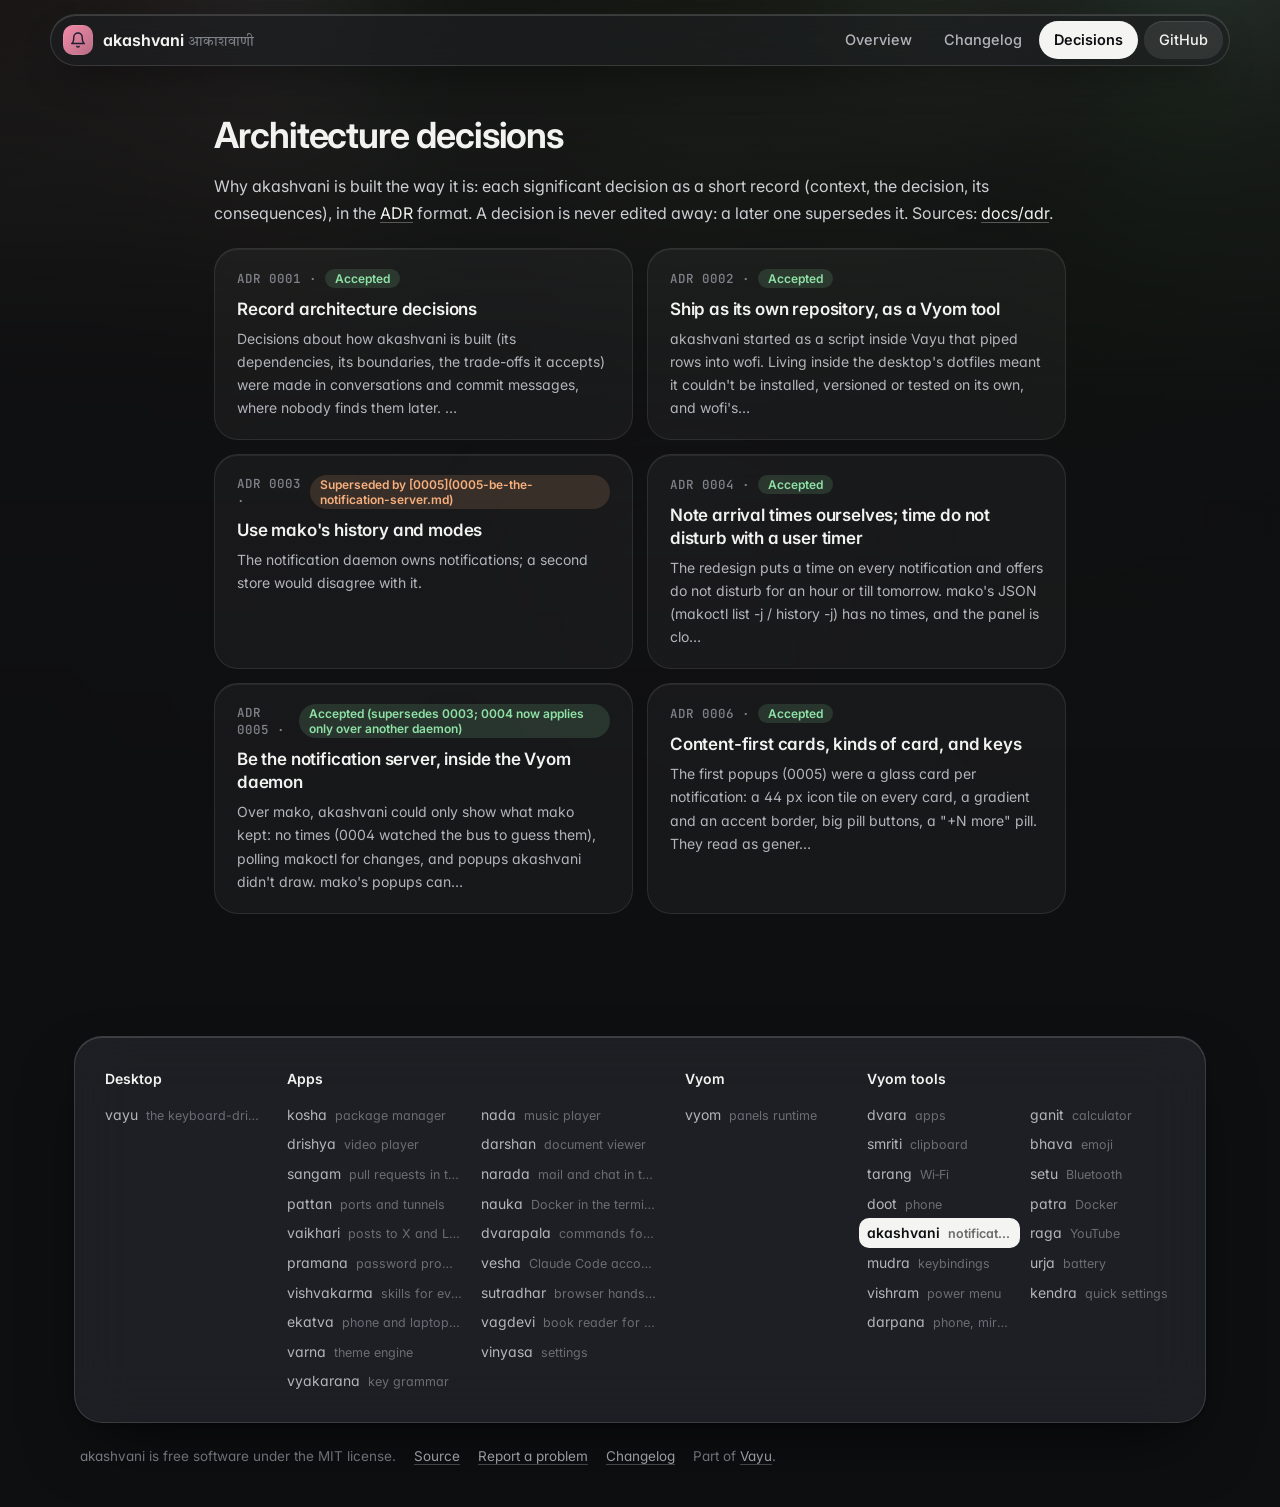
==== commit cd183bfe: "New screenshots in the Spatial look, with made-up demo data Co-Authored-By: Claude Opus 5.5 <noreply" ====
--- a/docs/adr/index.html
+++ b/docs/adr/index.html
@@ -13,7 +13,7 @@
 <link rel="preconnect" href="https://fonts.gstatic.com" crossorigin>
 <link href="https://fonts.googleapis.com/css2?family=Inter:wght@400;500;600;700&family=JetBrains+Mono:wght@400;500;600&family=Tiro+Devanagari+Sanskrit&display=swap" rel="stylesheet">
 <link rel="stylesheet" href="../assets/site.css">
-<style>:root{--tool:#ff9389}.backdrop:before{background-image:url("../assets/screenshots/akashvani.png")}</style>
+<style>:root{--tool:#ff9389}.backdrop:before{background-image:url("../assets/screenshots/akashvani.webp")}</style>
 </head>
 <body class="sub">
 <div class="backdrop" aria-hidden="true"></div>
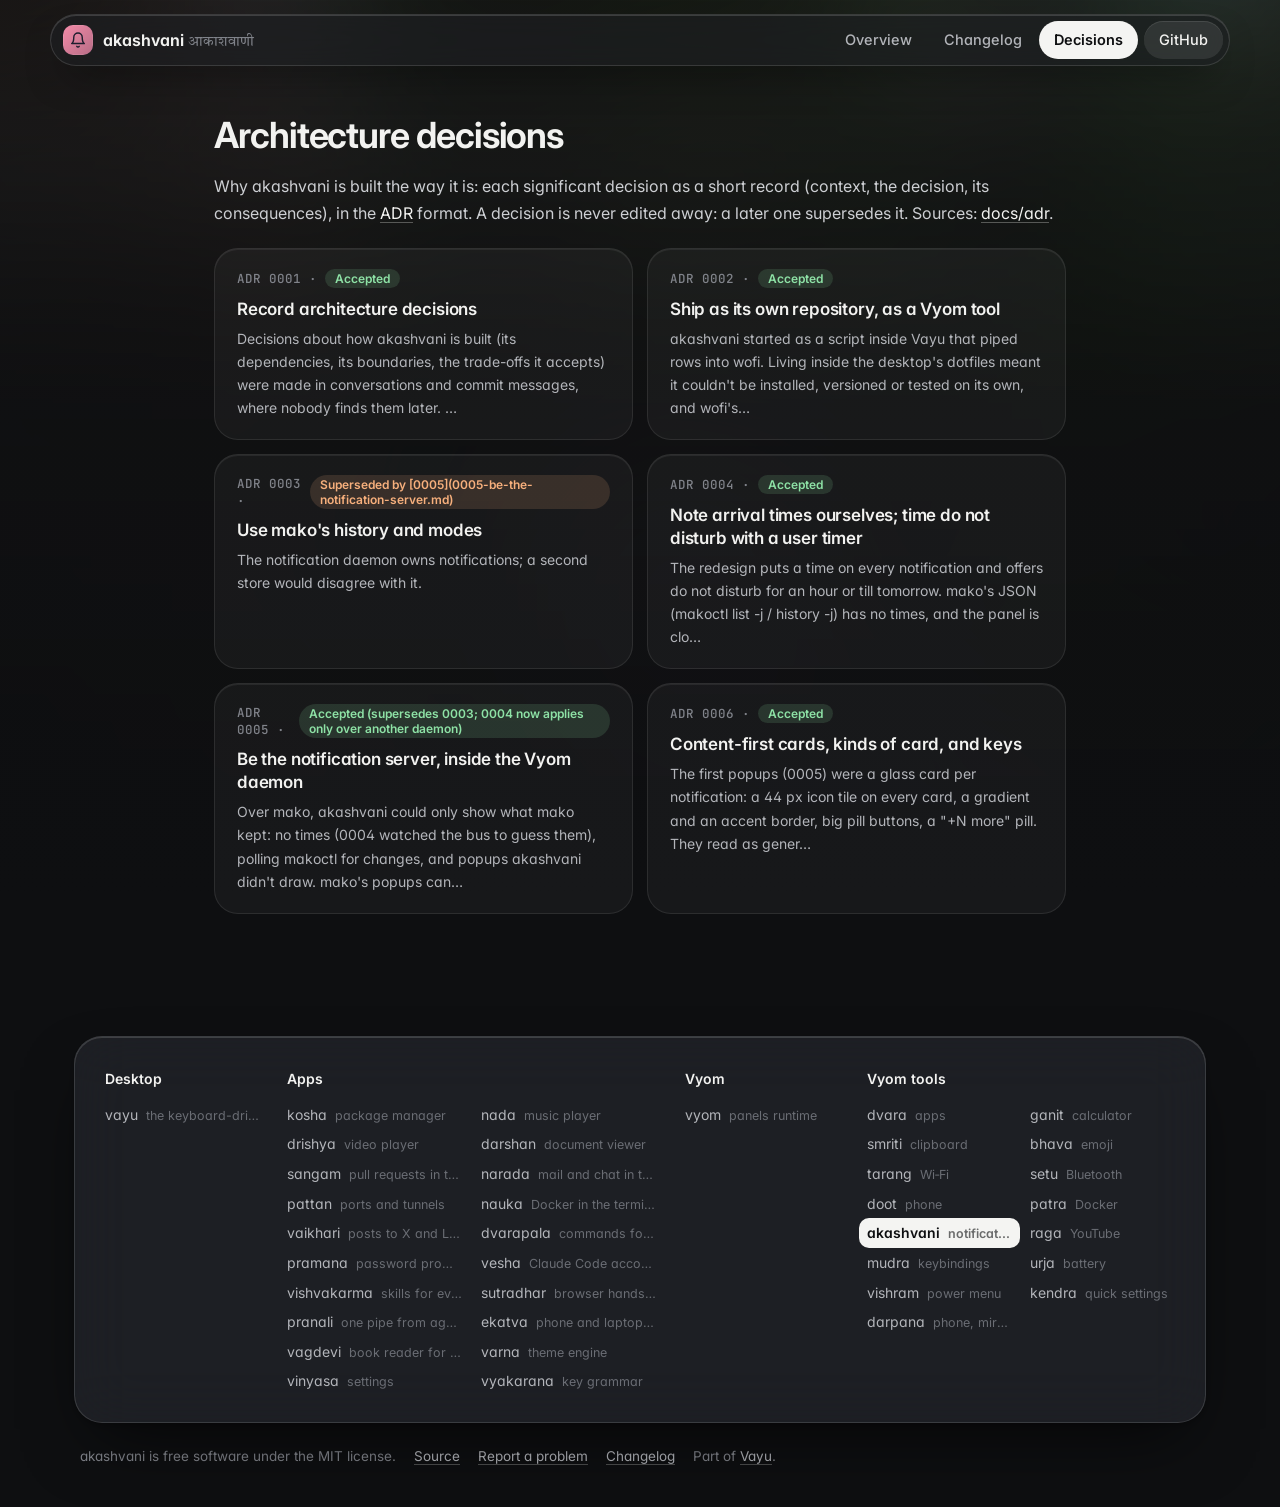
==== commit f8e77dfd: "Website: pranali in the family list; build-site.py passes ruff Co-Authored-By: Claude Opus 5.5 <nore" ====
--- a/docs/adr/index.html
+++ b/docs/adr/index.html
@@ -24,7 +24,7 @@
 <div class="wrap solo"><article>
 <h2>Architecture decisions</h2><p>Why akashvani is built the way it is: each significant decision as a short record (context, the decision, its consequences), in the <a href="https://cognitect.com/blog/2011/11/15/documenting-architecture-decisions">ADR</a> format. A decision is never edited away: a later one supersedes it. Sources: <a href="https://github.com/Theyashsawarkar/akashvani/tree/main/docs/adr">docs/adr</a>.</p><div class="cards"><a class="card" href="0001-record-architecture-decisions.html"><div class="n">ADR 0001 · <span class="status accepted">Accepted</span></div><h3>Record architecture decisions</h3><p>Decisions about how akashvani is built (its dependencies, its boundaries, the trade-offs it accepts) were made in conversations and commit messages, where nobody finds them later. …</p></a><a class="card" href="0002-own-repository-as-a-vyom-tool.html"><div class="n">ADR 0002 · <span class="status accepted">Accepted</span></div><h3>Ship as its own repository, as a Vyom tool</h3><p>akashvani started as a script inside Vayu that piped rows into wofi. Living inside the desktop&#x27;s dotfiles meant it couldn&#x27;t be installed, versioned or tested on its own, and wofi&#x27;s…</p></a><a class="card" href="0003-makoctl.html"><div class="n">ADR 0003 · <span class="status superseded">Superseded by [0005](0005-be-the-notification-server.md)</span></div><h3>Use mako&#x27;s history and modes</h3><p>The notification daemon owns notifications; a second store would disagree with it.</p></a><a class="card" href="0004-times-and-timed-do-not-disturb.html"><div class="n">ADR 0004 · <span class="status accepted">Accepted</span></div><h3>Note arrival times ourselves; time do not disturb with a user timer</h3><p>The redesign puts a time on every notification and offers do not disturb for an hour or till tomorrow. mako&#x27;s JSON (makoctl list -j / history -j) has no times, and the panel is clo…</p></a><a class="card" href="0005-be-the-notification-server.html"><div class="n">ADR 0005 · <span class="status accepted">Accepted (supersedes 0003; 0004 now applies only over another daemon)</span></div><h3>Be the notification server, inside the Vyom daemon</h3><p>Over mako, akashvani could only show what mako kept: no times (0004 watched the bus to guess them), polling makoctl for changes, and popups akashvani didn&#x27;t draw. mako&#x27;s popups can…</p></a><a class="card" href="0006-content-first-cards-kinds-and-keys.html"><div class="n">ADR 0006 · <span class="status accepted">Accepted</span></div><h3>Content-first cards, kinds of card, and keys</h3><p>The first popups (0005) were a glass card per notification: a 44 px icon tile on every card, a gradient and an accent border, big pill buttons, a &quot;+N more&quot; pill. They read as gener…</p></a></div>
 </article></div>
-<footer><div class="in glass"><div class=""><h4>Desktop</h4><div class="list"><a href="https://vayu.theyashsawarkar.dev/" class="">vayu <span>the keyboard-driven Wayland desktop</span></a></div></div><div class="g2"><h4>Apps</h4><div class="list"><a href="https://kosha.theyashsawarkar.dev/" class="">kosha <span>package manager</span></a><a href="https://nada.theyashsawarkar.dev/" class="">nada <span>music player</span></a><a href="https://drishya.theyashsawarkar.dev/" class="">drishya <span>video player</span></a><a href="https://darshan.theyashsawarkar.dev/" class="">darshan <span>document viewer</span></a><a href="https://sangam.theyashsawarkar.dev/" class="">sangam <span>pull requests in the terminal</span></a><a href="https://narada.theyashsawarkar.dev/" class="">narada <span>mail and chat in the terminal</span></a><a href="https://pattan.theyashsawarkar.dev/" class="">pattan <span>ports and tunnels</span></a><a href="https://nauka.theyashsawarkar.dev/" class="">nauka <span>Docker in the terminal</span></a><a href="https://vaikhari.theyashsawarkar.dev/" class="">vaikhari <span>posts to X and LinkedIn</span></a><a href="https://dvarapala.theyashsawarkar.dev/" class="">dvarapala <span>commands for AI agents, approved</span></a><a href="https://pramana.theyashsawarkar.dev/" class="">pramana <span>password prompts</span></a><a href="https://vesha.theyashsawarkar.dev/" class="">vesha <span>Claude Code accounts</span></a><a href="https://vishvakarma.theyashsawarkar.dev/" class="">vishvakarma <span>skills for every AI agent</span></a><a href="https://sutradhar.theyashsawarkar.dev/" class="">sutradhar <span>browser hands for AI agents</span></a><a href="https://ekatva.theyashsawarkar.dev/" class="">ekatva <span>phone and laptop, linked</span></a><a href="https://vagdevi.theyashsawarkar.dev/" class="">vagdevi <span>book reader for Android</span></a><a href="https://varna.theyashsawarkar.dev/" class="">varna <span>theme engine</span></a><a href="https://vinyasa.theyashsawarkar.dev/" class="">vinyasa <span>settings</span></a><a href="https://vyakarana.theyashsawarkar.dev/" class="">vyakarana <span>key grammar</span></a></div></div><div class=""><h4>Vyom</h4><div class="list"><a href="https://vyom.theyashsawarkar.dev/" class="">vyom <span>panels runtime</span></a></div></div><div class="g2"><h4>Vyom tools</h4><div class="list"><a href="https://dvara.theyashsawarkar.dev/" class="">dvara <span>apps</span></a><a href="https://ganit.theyashsawarkar.dev/" class="">ganit <span>calculator</span></a><a href="https://smriti.theyashsawarkar.dev/" class="">smriti <span>clipboard</span></a><a href="https://bhava.theyashsawarkar.dev/" class="">bhava <span>emoji</span></a><a href="https://tarang.theyashsawarkar.dev/" class="">tarang <span>Wi‑Fi</span></a><a href="https://setu.theyashsawarkar.dev/" class="">setu <span>Bluetooth</span></a><a href="https://doot.theyashsawarkar.dev/" class="">doot <span>phone</span></a><a href="https://patra.theyashsawarkar.dev/" class="">patra <span>Docker</span></a><a href="https://akashvani.theyashsawarkar.dev/" class="me" aria-current="page">akashvani <span>notifications</span></a><a href="https://raga.theyashsawarkar.dev/" class="">raga <span>YouTube</span></a><a href="https://mudra.theyashsawarkar.dev/" class="">mudra <span>keybindings</span></a><a href="https://urja.theyashsawarkar.dev/" class="">urja <span>battery</span></a><a href="https://vishram.theyashsawarkar.dev/" class="">vishram <span>power menu</span></a><a href="https://kendra.theyashsawarkar.dev/" class="">kendra <span>quick settings</span></a><a href="https://darpana.theyashsawarkar.dev/" class="">darpana <span>phone, mirrored</span></a></div></div></div>
+<footer><div class="in glass"><div class=""><h4>Desktop</h4><div class="list"><a href="https://vayu.theyashsawarkar.dev/" class="">vayu <span>the keyboard-driven Wayland desktop</span></a></div></div><div class="g2"><h4>Apps</h4><div class="list"><a href="https://kosha.theyashsawarkar.dev/" class="">kosha <span>package manager</span></a><a href="https://nada.theyashsawarkar.dev/" class="">nada <span>music player</span></a><a href="https://drishya.theyashsawarkar.dev/" class="">drishya <span>video player</span></a><a href="https://darshan.theyashsawarkar.dev/" class="">darshan <span>document viewer</span></a><a href="https://sangam.theyashsawarkar.dev/" class="">sangam <span>pull requests in the terminal</span></a><a href="https://narada.theyashsawarkar.dev/" class="">narada <span>mail and chat in the terminal</span></a><a href="https://pattan.theyashsawarkar.dev/" class="">pattan <span>ports and tunnels</span></a><a href="https://nauka.theyashsawarkar.dev/" class="">nauka <span>Docker in the terminal</span></a><a href="https://vaikhari.theyashsawarkar.dev/" class="">vaikhari <span>posts to X and LinkedIn</span></a><a href="https://dvarapala.theyashsawarkar.dev/" class="">dvarapala <span>commands for AI agents, approved</span></a><a href="https://pramana.theyashsawarkar.dev/" class="">pramana <span>password prompts</span></a><a href="https://vesha.theyashsawarkar.dev/" class="">vesha <span>Claude Code accounts</span></a><a href="https://vishvakarma.theyashsawarkar.dev/" class="">vishvakarma <span>skills for every AI agent</span></a><a href="https://sutradhar.theyashsawarkar.dev/" class="">sutradhar <span>browser hands for AI agents</span></a><a href="https://pranali.theyashsawarkar.dev/" class="">pranali <span>one pipe from agents to tools</span></a><a href="https://ekatva.theyashsawarkar.dev/" class="">ekatva <span>phone and laptop, linked</span></a><a href="https://vagdevi.theyashsawarkar.dev/" class="">vagdevi <span>book reader for Android</span></a><a href="https://varna.theyashsawarkar.dev/" class="">varna <span>theme engine</span></a><a href="https://vinyasa.theyashsawarkar.dev/" class="">vinyasa <span>settings</span></a><a href="https://vyakarana.theyashsawarkar.dev/" class="">vyakarana <span>key grammar</span></a></div></div><div class=""><h4>Vyom</h4><div class="list"><a href="https://vyom.theyashsawarkar.dev/" class="">vyom <span>panels runtime</span></a></div></div><div class="g2"><h4>Vyom tools</h4><div class="list"><a href="https://dvara.theyashsawarkar.dev/" class="">dvara <span>apps</span></a><a href="https://ganit.theyashsawarkar.dev/" class="">ganit <span>calculator</span></a><a href="https://smriti.theyashsawarkar.dev/" class="">smriti <span>clipboard</span></a><a href="https://bhava.theyashsawarkar.dev/" class="">bhava <span>emoji</span></a><a href="https://tarang.theyashsawarkar.dev/" class="">tarang <span>Wi‑Fi</span></a><a href="https://setu.theyashsawarkar.dev/" class="">setu <span>Bluetooth</span></a><a href="https://doot.theyashsawarkar.dev/" class="">doot <span>phone</span></a><a href="https://patra.theyashsawarkar.dev/" class="">patra <span>Docker</span></a><a href="https://akashvani.theyashsawarkar.dev/" class="me" aria-current="page">akashvani <span>notifications</span></a><a href="https://raga.theyashsawarkar.dev/" class="">raga <span>YouTube</span></a><a href="https://mudra.theyashsawarkar.dev/" class="">mudra <span>keybindings</span></a><a href="https://urja.theyashsawarkar.dev/" class="">urja <span>battery</span></a><a href="https://vishram.theyashsawarkar.dev/" class="">vishram <span>power menu</span></a><a href="https://kendra.theyashsawarkar.dev/" class="">kendra <span>quick settings</span></a><a href="https://darpana.theyashsawarkar.dev/" class="">darpana <span>phone, mirrored</span></a></div></div></div>
 <div class="bottom"><span>akashvani is free software under the MIT license.</span><a href="https://github.com/Theyashsawarkar/akashvani">Source</a><a href="https://github.com/Theyashsawarkar/akashvani/issues">Report a problem</a><a href="../changelog.html">Changelog</a><span>Part of <a href="https://vayu.theyashsawarkar.dev/">Vayu</a>.</span></div></footer>
 <script>
 document.querySelectorAll('pre.code').forEach(p=>{const b=document.createElement('button');b.className='copy';b.type='button';b.textContent='Copy';
